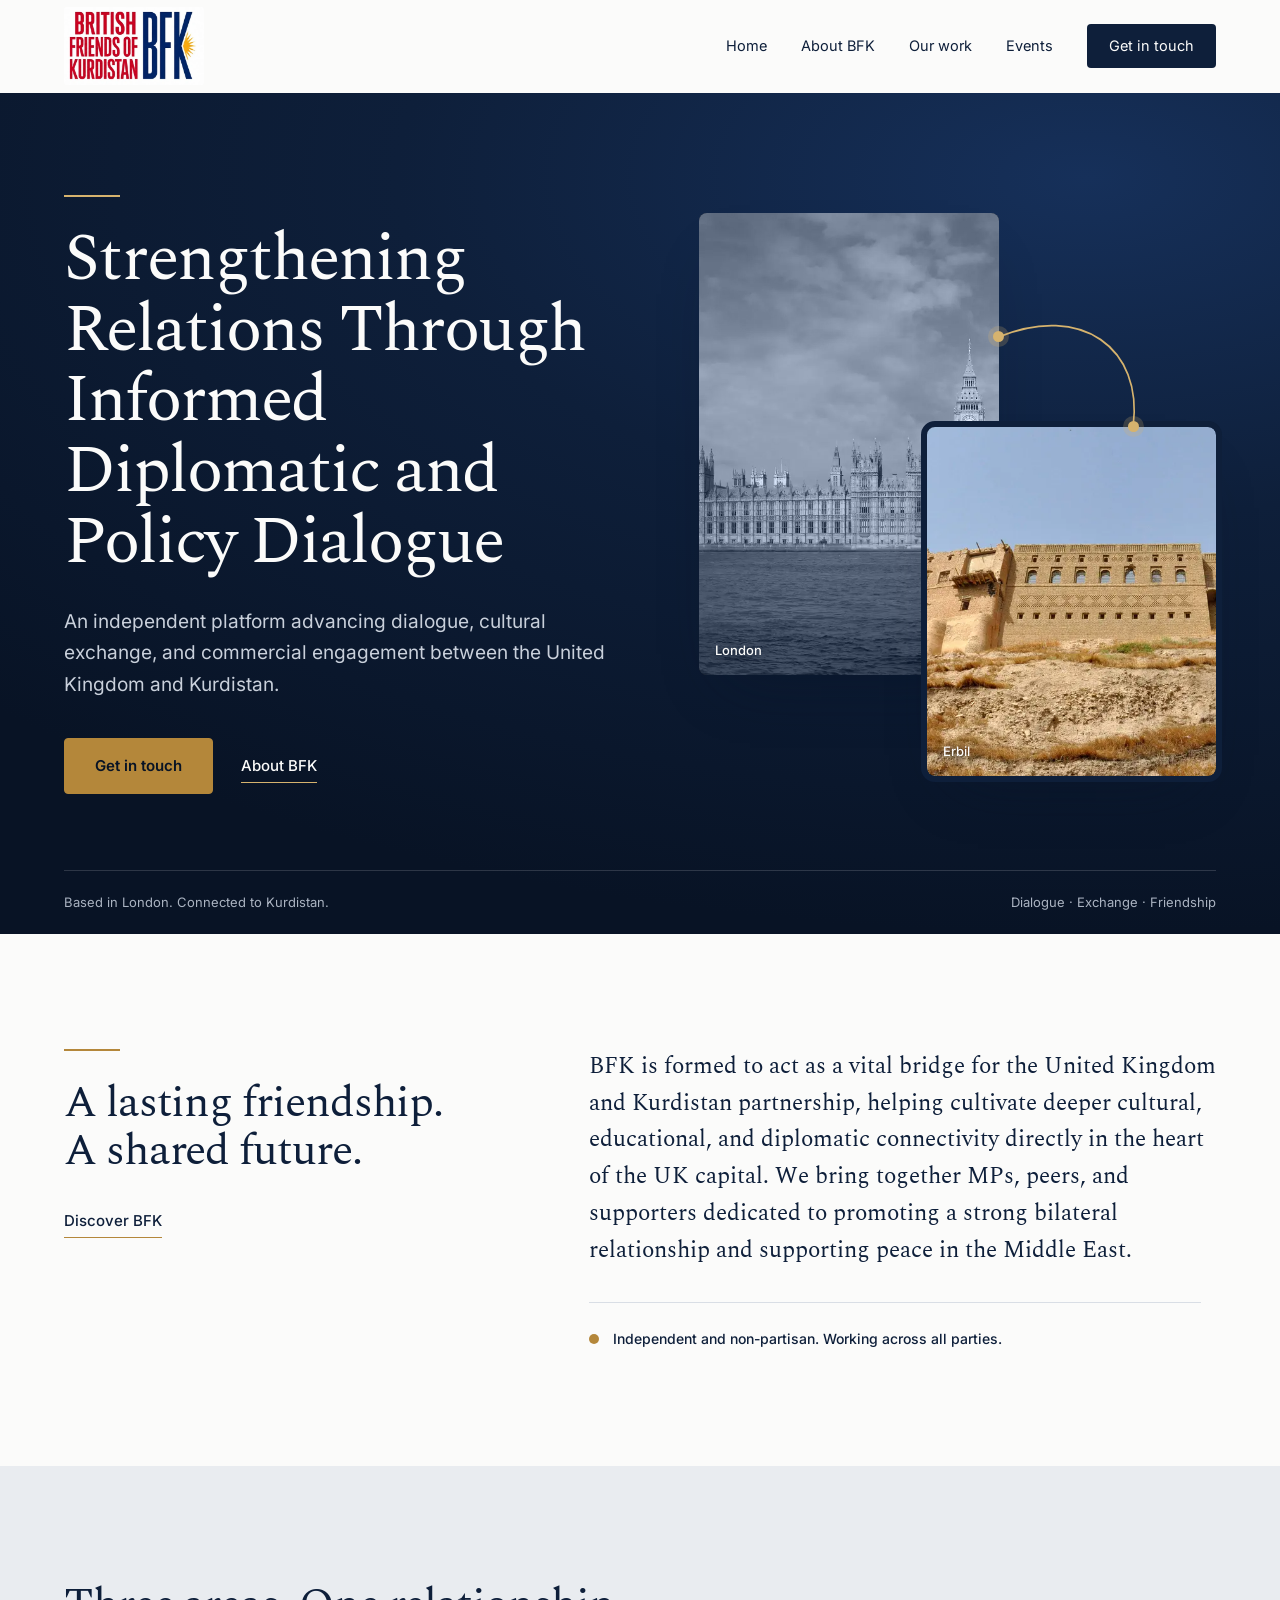
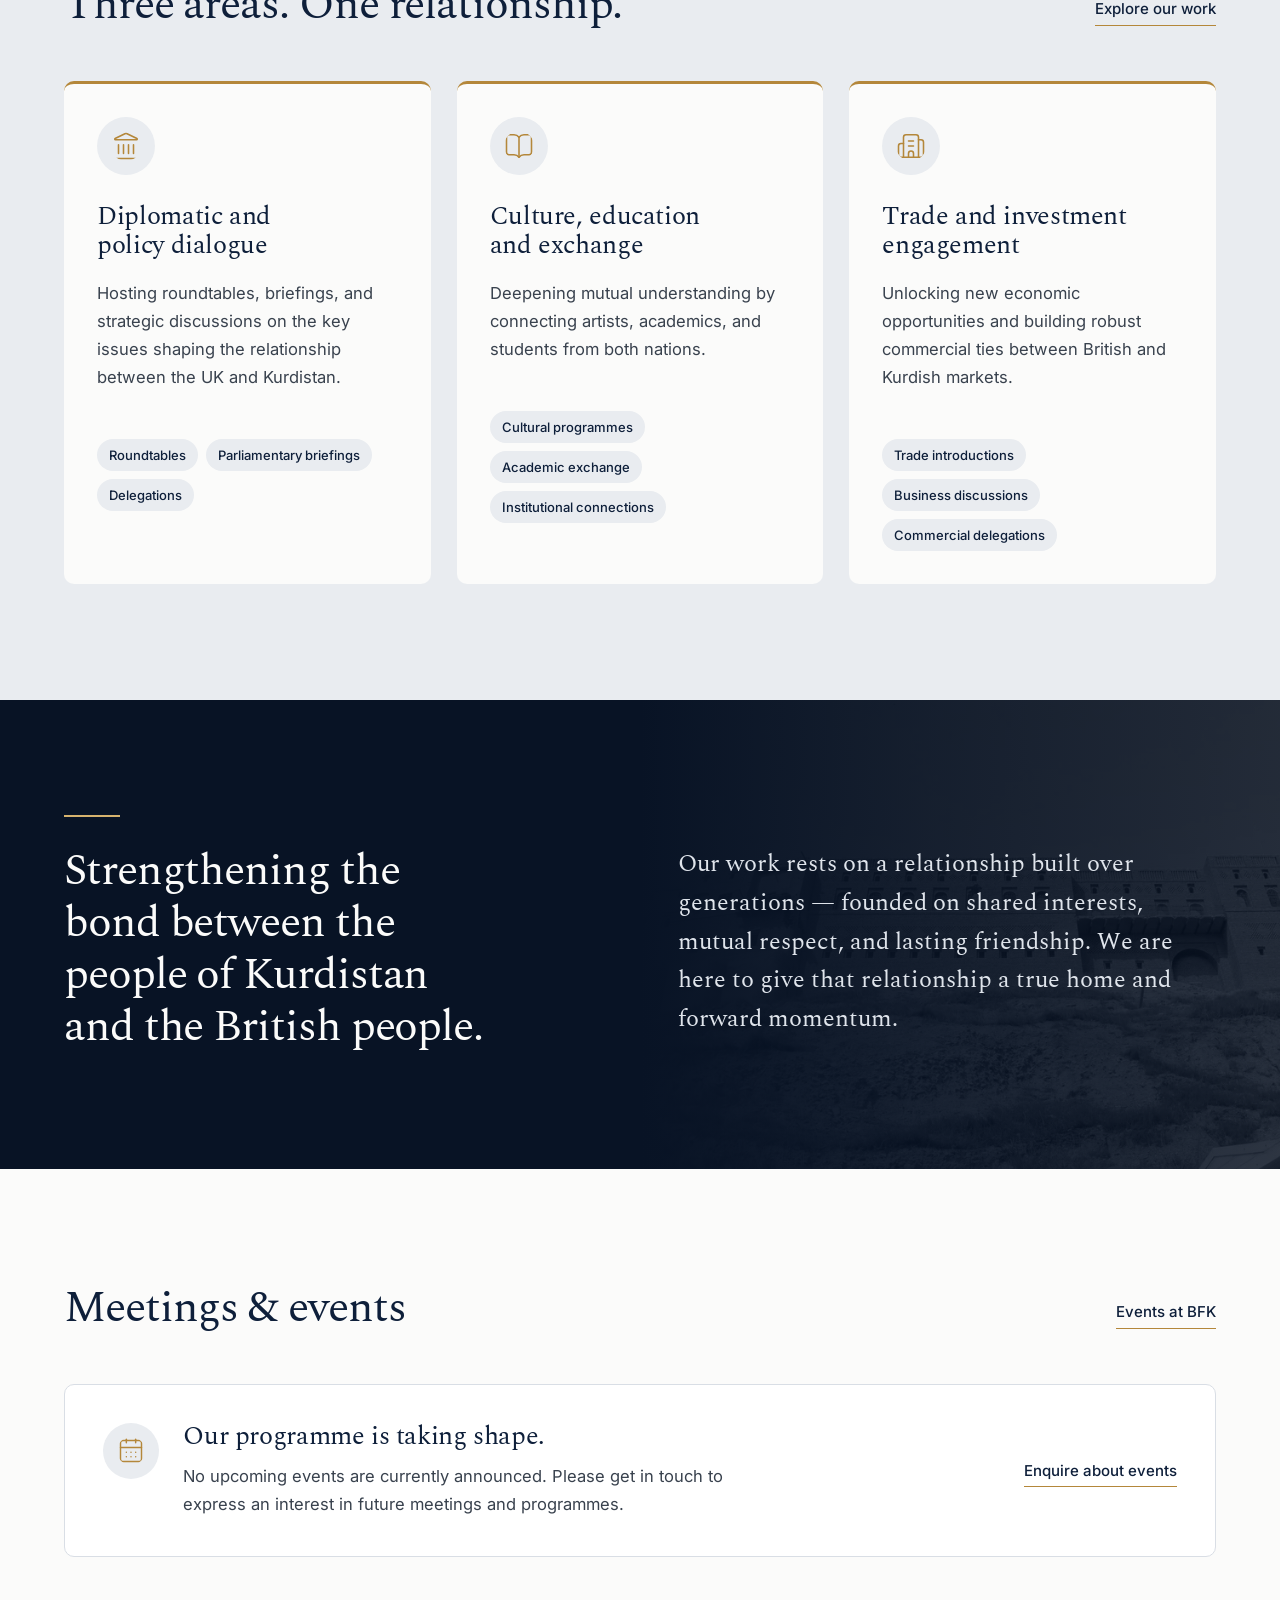
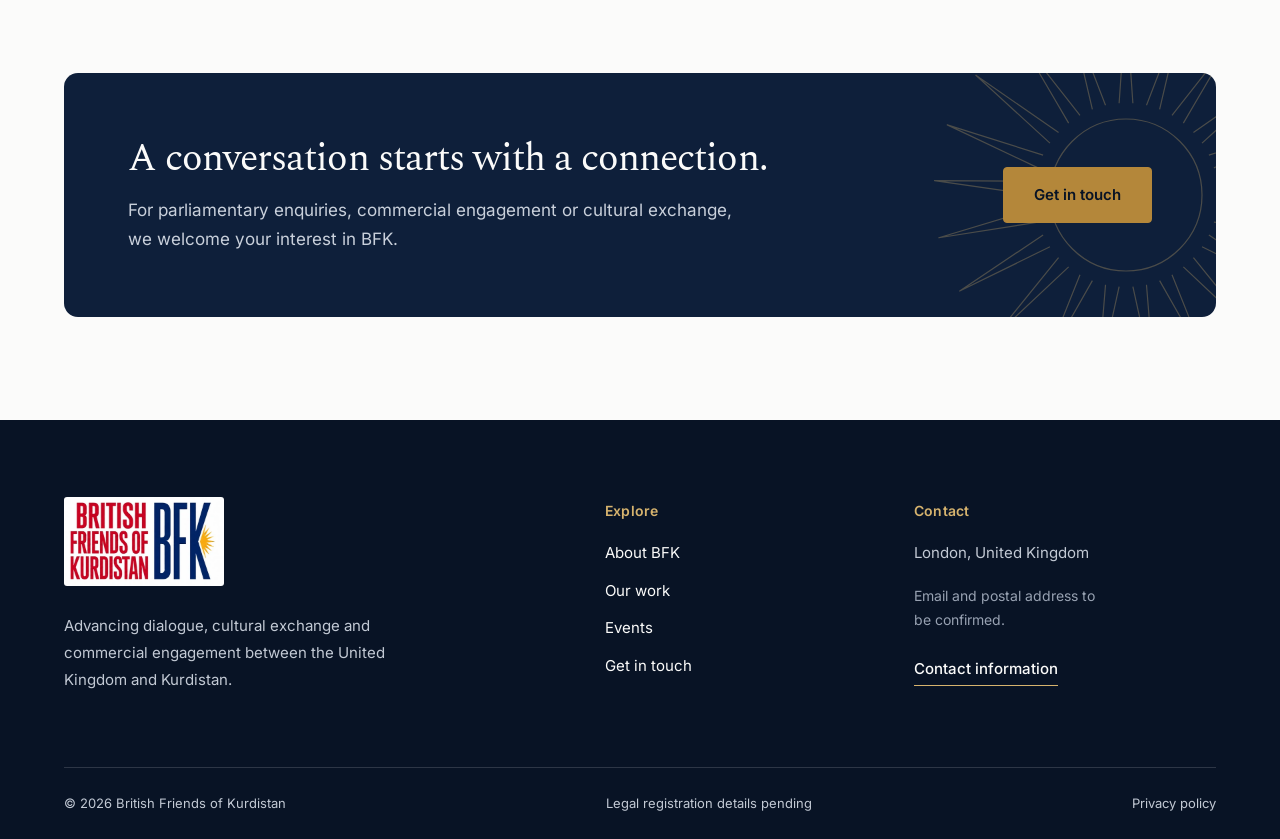
==== index.html @ c58c6128 "Add BFK website (static build and source) from uploaded zip Co-Authored-By: Claude Opus 5.5 <noreply" ====
<!DOCTYPE html><html lang="en-GB" dir="ltr"><head><meta charSet="utf-8"/><meta name="viewport" content="width=device-width, initial-scale=1"/><link rel="preload" href="/images/erbil.webp" as="image"/><link rel="stylesheet" href="/_next/static/css/index.BovUwK5E.css" data-rsc-css-href="/_next/static/css/index.BovUwK5E.css" data-precedence="vite-rsc/importer-resources"/><link rel="modulepreload" fetchPriority="low" href="/_next/static/chunks/index-DUQjEzOK.js"/><script src="/_next/static/chunks/rolldown-runtime-C60lm6uB.js" type="module" async=""></script><script src="/_next/static/chunks/framework-D_rUT4EX.js" type="module" async=""></script><script src="/_next/static/chunks/navigation-errors-By4dF-Cc.js" type="module" async=""></script><link rel="modulepreload" href="/_next/static/chunks/layout-segment-context-BzdXfLcy.js" crossorigin=""/><link rel="modulepreload" href="/_next/static/chunks/header-BxXhj7gf.js" crossorigin=""/><link rel="modulepreload" href="/_next/static/chunks/link-M0kPRJht.js" crossorigin=""/><link rel="modulepreload" href="/_next/static/chunks/Icon-COpRllaJ.js" crossorigin=""/><title>British Friends of Kurdistan | Dialogue, exchange and engagement</title><meta name="description" content="An independent London-based organisation advancing dialogue, cultural exchange and commercial engagement between the United Kingdom and Kurdistan."/><meta name="robots" content="index, follow"/><meta property="og:title" content="British Friends of Kurdistan"/><meta property="og:description" content="An independent platform for dialogue, cultural exchange and commercial engagement between the United Kingdom and Kurdistan."/><meta property="og:site_name" content="British Friends of Kurdistan"/><meta property="og:type" content="website"/><meta property="og:locale" content="en_GB"/><meta property="og:image" content="https://new.kurdsforlabour.org.uk/images/og-image.jpg"/><meta property="og:image:width" content="1200"/><meta property="og:image:height" content="630"/><meta property="og:image:alt" content="British Friends of Kurdistan"/><meta name="twitter:card" content="summary_large_image"/><meta name="twitter:title" content="British Friends of Kurdistan"/><meta name="twitter:description" content="Dialogue, cultural exchange and commercial engagement between the United Kingdom and Kurdistan."/><meta name="twitter:image" content="https://new.kurdsforlabour.org.uk/images/og-image.jpg"/><link rel="icon" href="/favicon.ico" sizes="48x48"/><link rel="icon" href="/favicon-32.png" type="image/png" sizes="32x32"/><link rel="icon" href="/icon-192.png" type="image/png" sizes="192x192"/><link rel="apple-touch-icon" href="/apple-touch-icon.png"/><link rel="manifest" href="/manifest.webmanifest"/><link rel="canonical" href="https://new.kurdsforlabour.org.uk"/><meta name="theme-color" content="#0E1F3A"/><link rel="preload" href="/fonts/inter-latin.woff2" as="font" type="font/woff2" crossorigin="anonymous"/><link rel="preload" href="/fonts/spectral-regular.woff2" as="font" type="font/woff2" crossorigin="anonymous"/><script>Object.assign(((self[Symbol.for("vinext.navigationRuntime")]??={bootstrap:{routeManifest:null},functions:{}}).bootstrap.rsc??={rsc:[]}),{params:{},nav:{"pathname":"/","searchParams":[]}})</script><link rel="modulepreload" href="/_next/static/chunks/index-DUQjEzOK.js" />
</head><body><a class="skip-link" href="#main-content">Skip to content</a><header class="site-header"><div class="container header-inner"><a href="/" aria-label="British Friends of Kurdistan home" class="brand"><span class="official-logo"><img src="/images/bfk-logo.webp" width="480" height="269" alt="British Friends of Kurdistan — BFK"/></span></a><nav class="desktop-nav" aria-label="Main navigation"><a href="/" aria-current="page" class="">Home</a><a href="/about" class="">About BFK</a><a href="/our-work" class="">Our work</a><a href="/events" class="">Events</a><a href="/contact" class="nav-contact">Get in touch</a></nav><div class="mobile-menu"><button class="menu-button" aria-label="Open navigation" type="button" aria-haspopup="dialog" aria-expanded="false" data-state="closed" data-slot="sheet-trigger"><svg xmlns="http://www.w3.org/2000/svg" width="24" height="24" viewBox="0 0 24 24" fill="none" stroke="currentColor" stroke-width="2" stroke-linecap="round" stroke-linejoin="round" class="lucide lucide-menu" aria-hidden="true"><path d="M4 5h16"></path><path d="M4 12h16"></path><path d="M4 19h16"></path></svg><span>Menu</span></button></div></div></header><main id="main-content"><section class="hero" aria-labelledby="hero-title"><div class="container hero-grid"><div class="hero-copy"><span class="brass-rule" aria-hidden="true"></span><h1 id="hero-title">Strengthening Relations Through Informed Diplomatic and Policy Dialogue</h1><p>An independent platform advancing dialogue, cultural exchange, and commercial engagement between the United Kingdom and Kurdistan.</p><div class="actions"><a href="/contact" class="button">Get in touch</a><a href="/about" class="text-link light">About BFK</a></div></div><div class="hero-diptych" aria-hidden="true"><figure class="hero-photo london"><img src="/images/westminster.webp" width="2000" height="902" alt="" fetchPriority="high"/><span class="hero-place">London</span></figure><figure class="hero-photo kurdistan"><img src="/images/erbil.webp" width="1400" height="551" alt=""/><span class="hero-place">Erbil</span></figure><svg class="hero-bridge" viewBox="0 0 100 100" preserveAspectRatio="none"><path d="M58 22 C 74 16, 86 24, 84 38" pathLength="1"></path></svg><span class="bridge-dot from"></span><span class="bridge-dot to"></span></div></div><div class="container hero-caption"><span>Based in London. Connected to Kurdistan.</span><span>Dialogue · Exchange · Friendship</span></div></section><section class="section introduction container" aria-labelledby="intro-title"><div><span class="brass-rule" aria-hidden="true"></span><h2 id="intro-title">A lasting friendship.<br/>A shared future.</h2><a href="/about" class="text-link">Discover BFK</a></div><div><p class="intro-text">BFK is formed to act as a vital bridge for the United Kingdom and Kurdistan partnership, helping cultivate deeper cultural, educational, and diplomatic connectivity directly in the heart of the UK capital. We bring together MPs, peers, and supporters dedicated to promoting a strong bilateral relationship and supporting peace in the Middle East.</p><p class="independent-note">Independent and non-partisan. Working across all parties.</p></div></section><section class="section focus-section" aria-labelledby="work-title"><div class="container"><div class="section-heading"><h2 id="work-title">Three areas. One relationship.</h2><a href="/our-work" class="text-link">Explore our work</a></div><div class="focus-trio"><article class="focus-item"><svg xmlns="http://www.w3.org/2000/svg" width="24" height="24" viewBox="0 0 24 24" fill="none" stroke="currentColor" stroke-width="1.25" stroke-linecap="round" stroke-linejoin="round" class="lucide lucide-landmark focus-mark" aria-hidden="true"><path d="M10 18v-7"></path><path d="M11.119 2.205a2 2 0 0 1 1.762 0l7.84 3.846A.5.5 0 0 1 20.5 7h-17a.5.5 0 0 1-.22-.949z"></path><path d="M14 18v-7"></path><path d="M18 18v-7"></path><path d="M3 22h18"></path><path d="M6 18v-7"></path></svg><h3><a href="/our-work#dialogue">Diplomatic and policy dialogue</a></h3><p>Hosting roundtables, briefings, and strategic discussions on the key issues shaping the relationship between the UK and Kurdistan.</p><ul class="focus-tags" aria-label="Types of activity"><li>Roundtables</li><li>Parliamentary briefings</li><li>Delegations</li></ul></article><article class="focus-item"><svg xmlns="http://www.w3.org/2000/svg" width="24" height="24" viewBox="0 0 24 24" fill="none" stroke="currentColor" stroke-width="1.25" stroke-linecap="round" stroke-linejoin="round" class="lucide lucide-book-open focus-mark" aria-hidden="true"><path d="M12 5v16"></path><path d="M20.001 19A2 2 0 0022 17V5a2 2 0 00-1.999-2L16 3.002A5 5 0 0012 5a5 5 0 00-4-2H4a2 2 0 00-2 2v12a2 2 0 001.999 2H8a5 5 0 014 2 5 5 0 014-2z"></path></svg><h3><a href="/our-work#exchange">Culture, education and exchange</a></h3><p>Deepening mutual understanding by connecting artists, academics, and students from both nations.</p><ul class="focus-tags" aria-label="Types of activity"><li>Cultural programmes</li><li>Academic exchange</li><li>Institutional connections</li></ul></article><article class="focus-item"><svg xmlns="http://www.w3.org/2000/svg" width="24" height="24" viewBox="0 0 24 24" fill="none" stroke="currentColor" stroke-width="1.25" stroke-linecap="round" stroke-linejoin="round" class="lucide lucide-building2 lucide-building-2 focus-mark" aria-hidden="true"><path d="M10 12h4"></path><path d="M10 8h4"></path><path d="M14 21v-3a2 2 0 0 0-4 0v3"></path><path d="M6 10H4a2 2 0 0 0-2 2v7a2 2 0 0 0 2 2h16a2 2 0 0 0 2-2V9a2 2 0 0 0-2-2h-2"></path><path d="M6 21V5a2 2 0 0 1 2-2h8a2 2 0 0 1 2 2v16"></path></svg><h3><a href="/our-work#trade">Trade and investment engagement</a></h3><p>Unlocking new economic opportunities and building robust commercial ties between British and Kurdish markets.</p><ul class="focus-tags" aria-label="Types of activity"><li>Trade introductions</li><li>Business discussions</li><li>Commercial delegations</li></ul></article></div></div></section><section class="vision" aria-labelledby="vision-title"><figure class="vision-photo" aria-hidden="true"><img src="/images/erbil.webp" width="1400" height="551" alt="" loading="lazy"/></figure><div class="container vision-inner"><span class="brass-rule" aria-hidden="true"></span><h2 id="vision-title">Strengthening the bond between the people of Kurdistan and the British people.</h2><p>Our work rests on a relationship built over generations — founded on shared interests, mutual respect, and lasting friendship. We are here to give that relationship a true home and forward momentum.</p></div></section><section class="section container" aria-labelledby="events-title"><div class="section-heading"><h2 id="events-title">Meetings &amp; events</h2><a href="/events" class="text-link">Events at BFK</a></div><div><div class="bfk-empty"><div class="bfk-empty-main"><svg xmlns="http://www.w3.org/2000/svg" width="24" height="24" viewBox="0 0 24 24" fill="none" stroke="currentColor" stroke-width="1.25" stroke-linecap="round" stroke-linejoin="round" class="lucide lucide-calendar-days bfk-empty-icon" aria-hidden="true"><path d="M8 2v3"></path><path d="M16 2v3"></path><rect x="3" y="3" width="18" height="18" rx="2"></rect><path d="M3 9h18"></path><path d="M8 13h.01"></path><path d="M12 13h.01"></path><path d="M16 13h.01"></path><path d="M8 17h.01"></path><path d="M12 17h.01"></path><path d="M16 17h.01"></path></svg><div><h3>Our programme is taking shape.</h3><p>No upcoming events are currently announced. Please get in touch to express an interest in future meetings and programmes.</p></div></div><a href="/contact" class="text-link">Enquire about events</a></div></div></section><section class="contact-invitation"><div class="container invitation-inner"><svg class="sun-motif" viewBox="0 0 200 200" aria-hidden="true" focusable="false"><circle cx="100" cy="100" r="38"></circle><path d="M96.56 54.13 L100.00 4.00 L103.44 54.13 M110.24 55.15 L128.30 8.27 L116.81 57.18 M123.00 60.16 L154.08 20.68 L128.68 64.04 M133.72 68.71 L175.06 40.14 L138.01 74.09 M141.44 80.04 L189.36 64.93 L143.96 86.44 M145.49 93.14 L195.73 92.83 L146.00 100.00 M145.49 106.86 L193.59 121.36 L143.96 113.56 M141.44 119.96 L183.14 148.00 L138.01 125.91 M133.72 131.29 L165.30 170.37 L128.68 135.96 M123.00 139.84 L141.65 186.49 L116.81 142.82 M110.24 144.85 L114.31 194.93 L103.44 145.87 M96.56 145.87 L85.69 194.93 L89.76 144.85 M83.19 142.82 L58.35 186.49 L77.00 139.84 M71.32 135.96 L34.70 170.37 L66.28 131.29 M61.99 125.91 L16.86 148.00 L58.56 119.96 M56.04 113.56 L6.41 121.36 L54.51 106.86 M54.00 100.00 L4.27 92.83 L54.51 93.14 M56.04 86.44 L10.64 64.93 L58.56 80.04 M61.99 74.09 L24.94 40.14 L66.28 68.71 M71.32 64.04 L45.92 20.68 L77.00 60.16 M83.19 57.18 L71.70 8.27 L89.76 55.15"></path></svg><div><h2>A conversation starts with a connection.</h2><p>For parliamentary enquiries, commercial engagement or cultural exchange, we welcome your interest in BFK.</p></div><a href="/contact" class="button dark">Get in touch</a></div></section></main><footer class="site-footer"><div class="container"><div class="footer-grid"><div class="footer-about"><a href="/" aria-label="British Friends of Kurdistan home"><span class="official-logo"><img src="/images/bfk-logo.webp" width="480" height="269" alt="British Friends of Kurdistan — BFK"/></span></a><p>Advancing dialogue, cultural exchange and commercial engagement between the United Kingdom and Kurdistan.</p></div><div><h2>Explore</h2><nav aria-label="Footer navigation"><a href="/about">About BFK</a><a href="/our-work">Our work</a><a href="/events">Events</a><a href="/contact">Get in touch</a></nav></div><div><h2>Contact</h2><p>London, United Kingdom</p><p class="footer-pending">Email and postal address to be confirmed.</p><a href="/contact" class="text-link light">Contact information</a></div></div><div class="footer-bottom"><p>© <!-- -->2026<!-- --> British Friends of Kurdistan</p><p>Legal registration details pending</p><a href="/privacy">Privacy policy</a></div></div></footer><script type="application/ld+json">{"@context":"https://schema.org","@type":"Organization","name":"British Friends of Kurdistan","alternateName":"BFK","url":"https://new.kurdsforlabour.org.uk","logo":"https://new.kurdsforlabour.org.uk/images/bfk-official-logo.jpeg","description":"An independent London-based organisation advancing dialogue, cultural exchange and commercial engagement between the United Kingdom and Kurdistan.","address":{"@type":"PostalAddress","addressLocality":"London","addressCountry":"GB"}}</script><script type="module" src="/_next/static/chunks/index-DUQjEzOK.js" id="_R_" async=""></script><script>((self[Symbol.for("vinext.navigationRuntime")]??={bootstrap:{routeManifest:null},functions:{}}).bootstrap.rsc??={rsc:[]}).rsc.push("0:{\"page:/\":\"$L1\",\"layout:/\":\"$L2\",\"route:/\":\"$L3\",\"__route\":\"route:/\",\"__interceptionContext\":null,\"__layoutIds\":[\"layout:/\"],\"__rootLayout\":\"/\",\"__bfcacheSegmentIdentities\":{\"layout:/\":\"[\\\"layout\\\",\\\"layout:/\\\",\\\"root-boundary:/\\\",\\\"\\\"]\",\"page:/\":\"[\\\"page\\\",\\\"page:/\\\",\\\"root-boundary:/\\\",\\\"\\\"]\"},\"__srcPage\":[\"page\"],\"__layoutFlags\":{\"layout:/\":\"s\"},\"__artifactCompatibility\":{\"schemaVersion\":1,\"graphVersion\":\"app-route-graph:1177fd80f83fa7b0\",\"deploymentVersion\":\"1b313526-be89-47be-b39d-d1732a5f1c98\",\"appElementsSchemaVersion\":1,\"rscPayloadSchemaVersion\":1,\"rootBoundaryId\":\"/\",\"renderEpoch\":null}}\n")</script><script>((self[Symbol.for("vinext.navigationRuntime")]??={bootstrap:{routeManifest:null},functions:{}}).bootstrap.rsc??={rsc:[]}).rsc.push("4:I[\"11021ebf0d7c\",[],\"default\",1]\n")</script><script>((self[Symbol.for("vinext.navigationRuntime")]??={bootstrap:{routeManifest:null},functions:{}}).bootstrap.rsc??={rsc:[]}).rsc.push("5:I[\"74f944bd09a9\",[],\"Children\",1]\n")</script><script>((self[Symbol.for("vinext.navigationRuntime")]??={bootstrap:{routeManifest:null},functions:{}}).bootstrap.rsc??={rsc:[]}).rsc.push("6:I[\"11021ebf0d7c\",[],\"Wordmark\",1]\n")</script><script>((self[Symbol.for("vinext.navigationRuntime")]??={bootstrap:{routeManifest:null},functions:{}}).bootstrap.rsc??={rsc:[]}).rsc.push("7:I[\"52529b92208a\",[],\"GlobalErrorBoundary\",1]\n")</script><script>((self[Symbol.for("vinext.navigationRuntime")]??={bootstrap:{routeManifest:null},functions:{}}).bootstrap.rsc??={rsc:[]}).rsc.push("8:I[\"18ecf746a395\",[],\"default\",1]\n")</script><script>((self[Symbol.for("vinext.navigationRuntime")]??={bootstrap:{routeManifest:null},functions:{}}).bootstrap.rsc??={rsc:[]}).rsc.push("9:I[\"52529b92208a\",[],\"ErrorBoundary\",1]\n")</script><script>((self[Symbol.for("vinext.navigationRuntime")]??={bootstrap:{routeManifest:null},functions:{}}).bootstrap.rsc??={rsc:[]}).rsc.push("a:I[\"1b73e8b5fbe4\",[],\"LayoutSegmentProvider\",1]\n")</script><script>((self[Symbol.for("vinext.navigationRuntime")]??={bootstrap:{routeManifest:null},functions:{}}).bootstrap.rsc??={rsc:[]}).rsc.push("b:I[\"74f944bd09a9\",[],\"Slot\",1]\n")</script><script>((self[Symbol.for("vinext.navigationRuntime")]??={bootstrap:{routeManifest:null},functions:{}}).bootstrap.rsc??={rsc:[]}).rsc.push("c:I[\"52529b92208a\",[],\"NotFoundBoundary\",1]\n")</script><script>((self[Symbol.for("vinext.navigationRuntime")]??={bootstrap:{routeManifest:null},functions:{}}).bootstrap.rsc??={rsc:[]}).rsc.push("d:I[\"78579b1089e4\",[],\"AppRouterScrollTarget\",1]\n")</script><script>((self[Symbol.for("vinext.navigationRuntime")]??={bootstrap:{routeManifest:null},functions:{}}).bootstrap.rsc??={rsc:[]}).rsc.push("e:I[\"52529b92208a\",[],\"RedirectBoundary\",1]\n")</script><script>((self[Symbol.for("vinext.navigationRuntime")]??={bootstrap:{routeManifest:null},functions:{}}).bootstrap.rsc??={rsc:[]}).rsc.push(":HL[\"/_next/static/css/index.BovUwK5E.css\",\"style\"     ]\n")</script><script>((self[Symbol.for("vinext.navigationRuntime")]??={bootstrap:{routeManifest:null},functions:{}}).bootstrap.rsc??={rsc:[]}).rsc.push(":HL[\"/fonts/inter-latin.woff2\",\"font\",{\"crossOrigin\":\"anonymous\",\"type\":\"font/woff2\"}]\n")</script><script>((self[Symbol.for("vinext.navigationRuntime")]??={bootstrap:{routeManifest:null},functions:{}}).bootstrap.rsc??={rsc:[]}).rsc.push(":HL[\"/fonts/spectral-regular.woff2\",\"font\",{\"crossOrigin\":\"anonymous\",\"type\":\"font/woff2\"}]\n")</script><script>((self[Symbol.for("vinext.navigationRuntime")]??={bootstrap:{routeManifest:null},functions:{}}).bootstrap.rsc??={rsc:[]}).rsc.push("2:[[[\"$\",\"link\",\"css:/_next/static/css/index.BovUwK5E.css\",{\"rel\":\"stylesheet\",\"precedence\":\"vite-rsc/importer-resources\",\"href\":\"/_next/static/css/index.BovUwK5E.css\",\"data-rsc-css-href\":\"/_next/static/css/index.BovUwK5E.css\"}],\"$undefined\"],[\"$\",\"html\",null,{\"lang\":\"en-GB\",\"dir\":\"ltr\",\"children\":[[\"$\",\"head\",null,{\"children\":[[\"$\",\"link\",null,{\"rel\":\"preload\",\"href\":\"/fonts/inter-latin.woff2\",\"as\":\"font\",\"type\":\"font/woff2\",\"crossOrigin\":\"anonymous\"}],[\"$\",\"link\",null,{\"rel\":\"preload\",\"href\":\"/fonts/spectral-regular.woff2\",\"as\":\"font\",\"type\":\"font/woff2\",\"crossOrigin\":\"anonymous\"}]]}],[\"$\",\"body\",null,{\"children\":[[\"$\",\"a\",null,{\"className\":\"skip-link\",\"href\":\"#main-content\",\"children\":\"Skip to content\"}],[\"$\",\"$L4\",null,{}],[\"$\",\"$L5\",null,{}],[\"$\",\"footer\",null,{\"className\":\"site-footer\",\"children\":[\"$\",\"div\",null,{\"className\":\"container\",\"children\":[[\"$\",\"div\",null,{\"className\":\"footer-grid\",\"children\":[[\"$\",\"div\",null,{\"className\":\"footer-about\",\"children\":[[\"$\",\"a\",null,{\"href\":\"/\",\"aria-label\":\"British Friends of Kurdistan home\",\"children\":[\"$\",\"$L6\",null,{}]}],[\"$\",\"p\",null,{\"children\":\"Advancing dialogue, cultural exchange and commercial engagement between the United Kingdom and Kurdistan.\"}]]}],[\"$\",\"div\",null,{\"children\":[[\"$\",\"h2\",null,{\"children\":\"Explore\"}],[\"$\",\"nav\",null,{\"aria-label\":\"Footer navigation\",\"children\":[[\"$\",\"a\",null,{\"href\":\"/about\",\"children\":\"About BFK\"}],[\"$\",\"a\",null,{\"href\":\"/our-work\",\"children\":\"Our work\"}],[\"$\",\"a\",null,{\"href\":\"/events\",\"children\":\"Events\"}],[\"$\",\"a\",null,{\"href\":\"/contact\",\"children\":\"Get in touch\"}]]}]]}],[\"$\",\"div\",null,{\"children\":[[\"$\",\"h2\",null,{\"children\":\"Contact\"}],[\"$\",\"p\",null,{\"children\":\"London, United Kingdom\"}],[\"$\",\"p\",null,{\"className\":\"footer-pending\",\"children\":\"Email and postal address to be confirmed.\"}],[\"$\",\"a\",null,{\"href\":\"/contact\",\"className\":\"text-link light\",\"children\":\"Contact information\"}]]}]]}],[\"$\",\"div\",null,{\"className\":\"footer-bottom\",\"children\":[[\"$\",\"p\",null,{\"children\":[\"© \",2026,\" British Friends of Kurdistan\"]}],[\"$\",\"p\",null,{\"children\":\"Legal registration details pending\"}],[\"$\",\"a\",null,{\"href\":\"/privacy\",\"children\":\"Privacy policy\"}]]}]]}]}],[\"$\",\"script\",null,{\"type\":\"application/ld+json\",\"dangerouslySetInnerHTML\":{\"__html\":\"{\\\"@context\\\":\\\"https://schema.org\\\",\\\"@type\\\":\\\"Organization\\\",\\\"name\\\":\\\"British Friends of Kurdistan\\\",\\\"alternateName\\\":\\\"BFK\\\",\\\"url\\\":\\\"https://new.kurdsforlabour.org.uk\\\",\\\"logo\\\":\\\"https://new.kurdsforlabour.org.uk/images/bfk-official-logo.jpeg\\\",\\\"description\\\":\\\"An independent London-based organisation advancing dialogue, cultural exchange and commercial engagement between the United Kingdom and Kurdistan.\\\",\\\"address\\\":{\\\"@type\\\":\\\"PostalAddress\\\",\\\"addressLocality\\\":\\\"London\\\",\\\"addressCountry\\\":\\\"GB\\\"}}\"}}]]}]]}]]\n")</script><script>((self[Symbol.for("vinext.navigationRuntime")]??={bootstrap:{routeManifest:null},functions:{}}).bootstrap.rsc??={rsc:[]}).rsc.push("3:[[[\"$\",\"meta\",null,{\"charSet\":\"utf-8\"}],[[\"$\",\"title\",\"0\",{\"children\":\"British Friends of Kurdistan | Dialogue, exchange and engagement\"}],[\"$\",\"meta\",\"1\",{\"name\":\"description\",\"content\":\"An independent London-based organisation advancing dialogue, cultural exchange and commercial engagement between the United Kingdom and Kurdistan.\"}],[\"$\",\"meta\",\"2\",{\"name\":\"robots\",\"content\":\"index, follow\"}],[\"$\",\"meta\",\"3\",{\"property\":\"og:title\",\"content\":\"British Friends of Kurdistan\"}],[\"$\",\"meta\",\"4\",{\"property\":\"og:description\",\"content\":\"An independent platform for dialogue, cultural exchange and commercial engagement between the United Kingdom and Kurdistan.\"}],[\"$\",\"meta\",\"5\",{\"property\":\"og:site_name\",\"content\":\"British Friends of Kurdistan\"}],[\"$\",\"meta\",\"6\",{\"property\":\"og:type\",\"content\":\"website\"}],[\"$\",\"meta\",\"7\",{\"property\":\"og:locale\",\"content\":\"en_GB\"}],[\"$\",\"meta\",\"8\",{\"property\":\"og:image\",\"content\":\"https://new.kurdsforlabour.org.uk/images/og-image.jpg\"}],[\"$\",\"meta\",\"9\",{\"property\":\"og:image:width\",\"content\":\"1200\"}],[\"$\",\"meta\",\"10\",{\"property\":\"og:image:height\",\"content\":\"630\"}],[\"$\",\"meta\",\"11\",{\"property\":\"og:image:alt\",\"content\":\"British Friends of Kurdistan\"}],[\"$\",\"meta\",\"12\",{\"name\":\"twitter:card\",\"content\":\"summary_large_image\"}],[\"$\",\"meta\",\"13\",{\"name\":\"twitter:title\",\"content\":\"British Friends of Kurdistan\"}],[\"$\",\"meta\",\"14\",{\"name\":\"twitter:description\",\"content\":\"Dialogue, cultural exchange and commercial engagement between the United Kingdom and Kurdistan.\"}],[\"$\",\"meta\",\"15\",{\"name\":\"twitter:image\",\"content\":\"https://new.kurdsforlabour.org.uk/images/og-image.jpg\"}],[\"$\",\"link\",\"16\",{\"data-vinext-streamed-icon\":\"$undefined\",\"rel\":\"icon\",\"href\":\"/favicon.ico\",\"type\":\"$undefined\",\"sizes\":\"48x48\",\"color\":\"$undefined\",\"media\":\"$undefined\",\"fetchPriority\":\"$undefined\"}],[\"$\",\"link\",\"17\",{\"data-vinext-streamed-icon\":\"$undefined\",\"rel\":\"icon\",\"href\":\"/favicon-32.png\",\"type\":\"image/png\",\"sizes\":\"32x32\",\"color\":\"$undefined\",\"media\":\"$undefined\",\"fetchPriority\":\"$undefined\"}],[\"$\",\"link\",\"18\",{\"data-vinext-streamed-icon\":\"$undefined\",\"rel\":\"icon\",\"href\":\"/icon-192.png\",\"type\":\"image/png\",\"sizes\":\"192x192\",\"color\":\"$undefined\",\"media\":\"$undefined\",\"fetchPriority\":\"$undefined\"}],[\"$\",\"link\",\"19\",{\"data-vinext-streamed-icon\":\"$undefined\",\"rel\":\"apple-touch-icon\",\"href\":\"/apple-touch-icon.png\",\"type\":\"$undefined\",\"sizes\":\"$undefined\",\"color\":\"$undefined\",\"media\":\"$undefined\",\"fetchPriority\":\"$undefined\"}],[\"$\",\"link\",\"20\",{\"rel\":\"manifest\",\"href\":\"/manifest.webmanifest\"}],[\"$\",\"link\",\"21\",{\"rel\":\"canonical\",\"href\":\"https://new.kurdsforlabour.org.uk\"}]],[[\"$\",\"meta\",\"0\",{\"name\":\"viewport\",\"content\":\"width=device-width, initial-scale=1\"}],[\"$\",\"meta\",\"1\",{\"name\":\"theme-color\",\"content\":\"#0E1F3A\"}]]],[\"$\",\"$L7\",null,{\"fallback\":\"$8\",\"children\":[\"$\",\"$L9\",null,{\"fallback\":\"$8\",\"children\":[\"$\",\"$La\",null,{\"providerId\":\"layout:/\",\"segmentMap\":{\"children\":[]},\"children\":[\"$\",\"$Lb\",null,{\"id\":\"layout:/\",\"parallelSlots\":\"$undefined\",\"children\":[\"$\",\"$Lc\",null,{\"resetKey\":\"\",\"fallback\":[\"$\",\"main\",null,{\"id\":\"main-content\",\"className\":\"container not-found\",\"children\":[[\"$\",\"span\",null,{\"className\":\"brass-rule\",\"aria-hidden\":\"true\"}],[\"$\",\"h1\",null,{\"children\":\"We couldn’t find that page.\"}],[\"$\",\"p\",null,{\"children\":\"The page may have moved or the address may be incomplete. You can return to the homepage or find the right contact at BFK.\"}],[\"$\",\"div\",null,{\"className\":\"actions\",\"children\":[[\"$\",\"a\",null,{\"href\":\"/\",\"className\":\"button dark\",\"children\":\"Back to home\"}],[\"$\",\"a\",null,{\"href\":\"/contact\",\"className\":\"text-link\",\"children\":\"Get in touch\"}]]}]]}],\"children\":[\"$\",\"$Lc\",null,{\"resetKey\":\"\",\"fallback\":[\"$\",\"main\",null,{\"id\":\"main-content\",\"className\":\"container not-found\",\"children\":[[\"$\",\"span\",null,{\"className\":\"brass-rule\",\"aria-hidden\":\"true\"}],[\"$\",\"h1\",null,{\"children\":\"We couldn’t find that page.\"}],[\"$\",\"p\",null,{\"children\":\"The page may have moved or the address may be incomplete. You can return to the homepage or find the right contact at BFK.\"}],[\"$\",\"div\",null,{\"className\":\"actions\",\"children\":[[\"$\",\"a\",null,{\"href\":\"/\",\"className\":\"button dark\",\"children\":\"Back to home\"}],[\"$\",\"a\",null,{\"href\":\"/contact\",\"className\":\"text-link\",\"children\":\"Get in touch\"}]]}]]}],\"children\":[\"$\",\"$Ld\",null,{\"children\":[\"$\",\"$Le\",null,{\"children\":[[\"$\",\"$La\",null,{\"providerId\":\"page:/\",\"segmentMap\":{\"children\":[\"__PAGE__\"]},\"children\":[\"$\",\"$Lb\",null,{\"id\":\"page:/\"}]}],null]}]}]}]}]}]}]}]}],null,null]\n")</script><script>((self[Symbol.for("vinext.navigationRuntime")]??={bootstrap:{routeManifest:null},functions:{}}).bootstrap.rsc??={rsc:[]}).rsc.push("f:I[\"066132fd2803\",[],\"default\",1]\n")</script><script>((self[Symbol.for("vinext.navigationRuntime")]??={bootstrap:{routeManifest:null},functions:{}}).bootstrap.rsc??={rsc:[]}).rsc.push(":HL[\"/images/westminster.webp\",\"image\",{\"fetchPriority\":\"high\"}]\n")</script><script>((self[Symbol.for("vinext.navigationRuntime")]??={bootstrap:{routeManifest:null},functions:{}}).bootstrap.rsc??={rsc:[]}).rsc.push(":HL[\"/images/erbil.webp\",\"image\"]\n")</script><script>((self[Symbol.for("vinext.navigationRuntime")]??={bootstrap:{routeManifest:null},functions:{}}).bootstrap.rsc??={rsc:[]}).rsc.push("1:[\"$\",\"main\",null,{\"id\":\"main-content\",\"children\":[[\"$\",\"section\",null,{\"className\":\"hero\",\"aria-labelledby\":\"hero-title\",\"children\":[[\"$\",\"div\",null,{\"className\":\"container hero-grid\",\"children\":[[\"$\",\"div\",null,{\"className\":\"hero-copy\",\"children\":[[\"$\",\"span\",null,{\"className\":\"brass-rule\",\"aria-hidden\":\"true\"}],[\"$\",\"h1\",null,{\"id\":\"hero-title\",\"children\":\"Strengthening Relations Through Informed Diplomatic and Policy Dialogue\"}],[\"$\",\"p\",null,{\"children\":\"An independent platform advancing dialogue, cultural exchange, and commercial engagement between the United Kingdom and Kurdistan.\"}],[\"$\",\"div\",null,{\"className\":\"actions\",\"children\":[[\"$\",\"a\",null,{\"href\":\"/contact\",\"className\":\"button\",\"children\":\"Get in touch\"}],[\"$\",\"a\",null,{\"href\":\"/about\",\"className\":\"text-link light\",\"children\":\"About BFK\"}]]}]]}],[\"$\",\"div\",null,{\"className\":\"hero-diptych\",\"aria-hidden\":\"true\",\"children\":[[\"$\",\"figure\",null,{\"className\":\"hero-photo london\",\"children\":[[\"$\",\"img\",null,{\"src\":\"/images/westminster.webp\",\"width\":\"2000\",\"height\":\"902\",\"alt\":\"\",\"fetchPriority\":\"high\"}],[\"$\",\"span\",null,{\"className\":\"hero-place\",\"children\":\"London\"}]]}],[\"$\",\"figure\",null,{\"className\":\"hero-photo kurdistan\",\"children\":[[\"$\",\"img\",null,{\"src\":\"/images/erbil.webp\",\"width\":\"1400\",\"height\":\"551\",\"alt\":\"\"}],[\"$\",\"span\",null,{\"className\":\"hero-place\",\"children\":\"Erbil\"}]]}],[\"$\",\"svg\",null,{\"className\":\"hero-bridge\",\"viewBox\":\"0 0 100 100\",\"preserveAspectRatio\":\"none\",\"children\":[\"$\",\"path\",null,{\"d\":\"M58 22 C 74 16, 86 24, 84 38\",\"pathLength\":1}]}],[\"$\",\"span\",null,{\"className\":\"bridge-dot from\"}],[\"$\",\"span\",null,{\"className\":\"bridge-dot to\"}]]}]]}],[\"$\",\"div\",null,{\"className\":\"container hero-caption\",\"children\":[[\"$\",\"span\",null,{\"children\":\"Based in London. Connected to Kurdistan.\"}],[\"$\",\"span\",null,{\"children\":\"Dialogue · Exchange · Friendship\"}]]}]]}],[\"$\",\"section\",null,{\"className\":\"section introduction container\",\"aria-labelledby\":\"intro-title\",\"children\":[[\"$\",\"div\",null,{\"children\":[[\"$\",\"span\",null,{\"className\":\"brass-rule\",\"aria-hidden\":\"true\"}],[\"$\",\"h2\",null,{\"id\":\"intro-title\",\"children\":[\"A lasting friendship.\",[\"$\",\"br\",null,{}],\"A shared future.\"]}],[\"$\",\"a\",null,{\"href\":\"/about\",\"className\":\"text-link\",\"children\":\"Discover BFK\"}]]}],[\"$\",\"div\",null,{\"children\":[[\"$\",\"p\",null,{\"className\":\"intro-text\",\"children\":\"BFK is formed to act as a vital bridge for the United Kingdom and Kurdistan partnership, helping cultivate deeper cultural, educational, and diplomatic connectivity directly in the heart of the UK capital. We bring together MPs, peers, and supporters dedicated to promoting a strong bilateral relationship and supporting peace in the Middle East.\"}],[\"$\",\"p\",null,{\"className\":\"independent-note\",\"children\":\"Independent and non-partisan. Working across all parties.\"}]]}]]}],[\"$\",\"section\",null,{\"className\":\"section focus-section\",\"aria-labelledby\":\"work-title\",\"children\":[\"$\",\"div\",null,{\"className\":\"container\",\"children\":[[\"$\",\"div\",null,{\"className\":\"section-heading\",\"children\":[[\"$\",\"h2\",null,{\"id\":\"work-title\",\"children\":\"Three areas. One relationship.\"}],[\"$\",\"a\",null,{\"href\":\"/our-work\",\"className\":\"text-link\",\"children\":\"Explore our work\"}]]}],[\"$\",\"div\",null,{\"className\":\"focus-trio\",\"children\":[[\"$\",\"article\",\"dialogue\",{\"className\":\"focus-item\",\"children\":[[\"$\",\"$Lf\",null,{\"ref\":\"$undefined\",\"iconNode\":[[\"path\",{\"d\":\"M10 18v-7\",\"key\":\"wt116b\"}],[\"path\",{\"d\":\"M11.119 2.205a2 2 0 0 1 1.762 0l7.84 3.846A.5.5 0 0 1 20.5 7h-17a.5.5 0 0 1-.22-.949z\",\"key\":\"yxxwt6\"}],[\"path\",{\"d\":\"M14 18v-7\",\"key\":\"vav6t3\"}],[\"path\",{\"d\":\"M18 18v-7\",\"key\":\"aexdmj\"}],[\"path\",{\"d\":\"M3 22h18\",\"key\":\"8prr45\"}],[\"path\",{\"d\":\"M6 18v-7\",\"key\":\"1ivflk\"}]],\"className\":\"lucide-landmark focus-mark\",\"aria-hidden\":\"true\",\"strokeWidth\":1.25}],[\"$\",\"h3\",null,{\"children\":[\"$\",\"a\",null,{\"href\":\"/our-work#dialogue\",\"children\":\"Diplomatic and policy dialogue\"}]}],[\"$\",\"p\",null,{\"children\":\"Hosting roundtables, briefings, and strategic discussions on the key issues shaping the relationship between the UK and Kurdistan.\"}],[\"$\",\"ul\",null,{\"className\":\"focus-tags\",\"aria-label\":\"Types of activity\",\"children\":[[\"$\",\"li\",\"Roundtables\",{\"children\":\"Roundtables\"}],[\"$\",\"li\",\"Parliamentary briefings\",{\"children\":\"Parliamentary briefings\"}],[\"$\",\"li\",\"Delegations\",{\"children\":\"Delegations\"}]]}]]}],[\"$\",\"article\",\"exchange\",{\"className\":\"focus-item\",\"children\":[[\"$\",\"$Lf\",null,{\"ref\":\"$undefined\",\"iconNode\":[[\"path\",{\"d\":\"M12 5v16\",\"key\":\"1f6ucr\"}],[\"path\",{\"d\":\"M20.001 19A2 2 0 0022 17V5a2 2 0 00-1.999-2L16 3.002A5 5 0 0012 5a5 5 0 00-4-2H4a2 2 0 00-2 2v12a2 2 0 001.999 2H8a5 5 0 014 2 5 5 0 014-2z\",\"key\":\"1fyvmf\"}]],\"className\":\"lucide-book-open focus-mark\",\"aria-hidden\":\"true\",\"strokeWidth\":1.25}],\"$L10\",\"$L11\",\"$L12\"]}],\"$L13\"]}]]}]}],\"$L14\",\"$L15\",\"$L16\"]}]\n")</script><script>((self[Symbol.for("vinext.navigationRuntime")]??={bootstrap:{routeManifest:null},functions:{}}).bootstrap.rsc??={rsc:[]}).rsc.push("10:[\"$\",\"h3\",null,{\"children\":[\"$\",\"a\",null,{\"href\":\"/our-work#exchange\",\"children\":\"Culture, education and exchange\"}]}]\n")</script><script>((self[Symbol.for("vinext.navigationRuntime")]??={bootstrap:{routeManifest:null},functions:{}}).bootstrap.rsc??={rsc:[]}).rsc.push("11:[\"$\",\"p\",null,{\"children\":\"Deepening mutual understanding by connecting artists, academics, and students from both nations.\"}]\n")</script><script>((self[Symbol.for("vinext.navigationRuntime")]??={bootstrap:{routeManifest:null},functions:{}}).bootstrap.rsc??={rsc:[]}).rsc.push("12:[\"$\",\"ul\",null,{\"className\":\"focus-tags\",\"aria-label\":\"Types of activity\",\"children\":[[\"$\",\"li\",\"Cultural programmes\",{\"children\":\"Cultural programmes\"}],[\"$\",\"li\",\"Academic exchange\",{\"children\":\"Academic exchange\"}],[\"$\",\"li\",\"Institutional connections\",{\"children\":\"Institutional connections\"}]]}]\n")</script><script>((self[Symbol.for("vinext.navigationRuntime")]??={bootstrap:{routeManifest:null},functions:{}}).bootstrap.rsc??={rsc:[]}).rsc.push("13:[\"$\",\"article\",\"trade\",{\"className\":\"focus-item\",\"children\":[[\"$\",\"$Lf\",null,{\"ref\":\"$undefined\",\"iconNode\":[[\"path\",{\"d\":\"M10 12h4\",\"key\":\"a56b0p\"}],[\"path\",{\"d\":\"M10 8h4\",\"key\":\"1sr2af\"}],[\"path\",{\"d\":\"M14 21v-3a2 2 0 0 0-4 0v3\",\"key\":\"1rgiei\"}],[\"path\",{\"d\":\"M6 10H4a2 2 0 0 0-2 2v7a2 2 0 0 0 2 2h16a2 2 0 0 0 2-2V9a2 2 0 0 0-2-2h-2\",\"key\":\"secmi2\"}],[\"path\",{\"d\":\"M6 21V5a2 2 0 0 1 2-2h8a2 2 0 0 1 2 2v16\",\"key\":\"16ra0t\"}]],\"className\":\"lucide-building2 lucide-building-2 focus-mark\",\"aria-hidden\":\"true\",\"strokeWidth\":1.25}],[\"$\",\"h3\",null,{\"children\":[\"$\",\"a\",null,{\"href\":\"/our-work#trade\",\"children\":\"Trade and investment engagement\"}]}],[\"$\",\"p\",null,{\"children\":\"Unlocking new economic opportunities and building robust commercial ties between British and Kurdish markets.\"}],[\"$\",\"ul\",null,{\"className\":\"focus-tags\",\"aria-label\":\"Types of activity\",\"children\":[[\"$\",\"li\",\"Trade introductions\",{\"children\":\"Trade introductions\"}],[\"$\",\"li\",\"Business discussions\",{\"children\":\"Business discussions\"}],[\"$\",\"li\",\"Commercial delegations\",{\"children\":\"Commercial delegations\"}]]}]]}]\n")</script><script>((self[Symbol.for("vinext.navigationRuntime")]??={bootstrap:{routeManifest:null},functions:{}}).bootstrap.rsc??={rsc:[]}).rsc.push("14:[\"$\",\"section\",null,{\"className\":\"vision\",\"aria-labelledby\":\"vision-title\",\"children\":[[\"$\",\"figure\",null,{\"className\":\"vision-photo\",\"aria-hidden\":\"true\",\"children\":[\"$\",\"img\",null,{\"src\":\"/images/erbil.webp\",\"width\":\"1400\",\"height\":\"551\",\"alt\":\"\",\"loading\":\"lazy\"}]}],[\"$\",\"div\",null,{\"className\":\"container vision-inner\",\"children\":[[\"$\",\"span\",null,{\"className\":\"brass-rule\",\"aria-hidden\":\"true\"}],[\"$\",\"h2\",null,{\"id\":\"vision-title\",\"children\":\"Strengthening the bond between the people of Kurdistan and the British people.\"}],[\"$\",\"p\",null,{\"children\":\"Our work rests on a relationship built over generations — founded on shared interests, mutual respect, and lasting friendship. We are here to give that relationship a true home and forward momentum.\"}]]}]]}]\n")</script><script>((self[Symbol.for("vinext.navigationRuntime")]??={bootstrap:{routeManifest:null},functions:{}}).bootstrap.rsc??={rsc:[]}).rsc.push("15:[\"$\",\"section\",null,{\"className\":\"section container\",\"aria-labelledby\":\"events-title\",\"children\":[[\"$\",\"div\",null,{\"className\":\"section-heading\",\"children\":[[\"$\",\"h2\",null,{\"id\":\"events-title\",\"children\":\"Meetings \u0026 events\"}],[\"$\",\"a\",null,{\"href\":\"/events\",\"className\":\"text-link\",\"children\":\"Events at BFK\"}]]}],[[\"$\",\"div\",null,{\"children\":[\"$\",\"div\",null,{\"className\":\"bfk-empty\",\"children\":[[\"$\",\"div\",null,{\"className\":\"bfk-empty-main\",\"children\":[[\"$\",\"$Lf\",null,{\"ref\":\"$undefined\",\"iconNode\":[[\"path\",{\"d\":\"M8 2v3\",\"key\":\"1ioesn\"}],[\"path\",{\"d\":\"M16 2v3\",\"key\":\"otl347\"}],[\"rect\",{\"x\":\"3\",\"y\":\"3\",\"width\":\"18\",\"height\":\"18\",\"rx\":\"2\",\"key\":\"h1oib\"}],[\"path\",{\"d\":\"M3 9h18\",\"key\":\"1pudct\"}],[\"path\",{\"d\":\"M8 13h.01\",\"key\":\"1sbv64\"}],[\"path\",{\"d\":\"M12 13h.01\",\"key\":\"y0uutt\"}],[\"path\",{\"d\":\"M16 13h.01\",\"key\":\"wip0gl\"}],[\"path\",{\"d\":\"M8 17h.01\",\"key\":\"p3bg7i\"}],[\"path\",{\"d\":\"M12 17h.01\",\"key\":\"p32p05\"}],[\"path\",{\"d\":\"M16 17h.01\",\"key\":\"ql8jdd\"}]],\"className\":\"lucide-calendar-days bfk-empty-icon\",\"aria-hidden\":\"true\",\"strokeWidth\":1.25}],[\"$\",\"div\",null,{\"children\":[[\"$\",\"h3\",null,{\"children\":\"Our programme is taking shape.\"}],[\"$\",\"p\",null,{\"children\":\"No upcoming events are currently announced. Please get in touch to express an interest in future meetings and programmes.\"}]]}]]}],[\"$\",\"a\",null,{\"href\":\"/contact\",\"className\":\"text-link\",\"children\":\"Enquire about events\"}]]}]}],false]]}]\n")</script><script>((self[Symbol.for("vinext.navigationRuntime")]??={bootstrap:{routeManifest:null},functions:{}}).bootstrap.rsc??={rsc:[]}).rsc.push("16:[\"$\",\"section\",null,{\"className\":\"contact-invitation\",\"children\":[\"$\",\"div\",null,{\"className\":\"container invitation-inner\",\"children\":[[\"$\",\"svg\",null,{\"className\":\"sun-motif\",\"viewBox\":\"0 0 200 200\",\"aria-hidden\":\"true\",\"focusable\":\"false\",\"children\":[[\"$\",\"circle\",null,{\"cx\":\"100\",\"cy\":\"100\",\"r\":\"38\"}],[\"$\",\"path\",null,{\"d\":\"M96.56 54.13 L100.00 4.00 L103.44 54.13 M110.24 55.15 L128.30 8.27 L116.81 57.18 M123.00 60.16 L154.08 20.68 L128.68 64.04 M133.72 68.71 L175.06 40.14 L138.01 74.09 M141.44 80.04 L189.36 64.93 L143.96 86.44 M145.49 93.14 L195.73 92.83 L146.00 100.00 M145.49 106.86 L193.59 121.36 L143.96 113.56 M141.44 119.96 L183.14 148.00 L138.01 125.91 M133.72 131.29 L165.30 170.37 L128.68 135.96 M123.00 139.84 L141.65 186.49 L116.81 142.82 M110.24 144.85 L114.31 194.93 L103.44 145.87 M96.56 145.87 L85.69 194.93 L89.76 144.85 M83.19 142.82 L58.35 186.49 L77.00 139.84 M71.32 135.96 L34.70 170.37 L66.28 131.29 M61.99 125.91 L16.86 148.00 L58.56 119.96 M56.04 113.56 L6.41 121.36 L54.51 106.86 M54.00 100.00 L4.27 92.83 L54.51 93.14 M56.04 86.44 L10.64 64.93 L58.56 80.04 M61.99 74.09 L24.94 40.14 L66.28 68.71 M71.32 64.04 L45.92 20.68 L77.00 60.16 M83.19 57.18 L71.70 8.27 L89.76 55.15\"}]]}],[\"$\",\"div\",null,{\"children\":[[\"$\",\"h2\",null,{\"children\":\"A conversation starts with a connection.\"}],[\"$\",\"p\",null,{\"children\":\"For parliamentary enquiries, commercial engagement or cultural exchange, we welcome your interest in BFK.\"}]]}],[\"$\",\"a\",null,{\"href\":\"/contact\",\"className\":\"button dark\",\"children\":\"Get in touch\"}]]}]}]\n")</script><script>Object.assign(((self[Symbol.for("vinext.navigationRuntime")]??={bootstrap:{routeManifest:null},functions:{}}).bootstrap.rsc??={rsc:[]}),{"initialCacheKind":"static"});((self[Symbol.for("vinext.navigationRuntime")]??={bootstrap:{routeManifest:null},functions:{}}).bootstrap.rsc??={rsc:[]}).done=true</script></body></html>
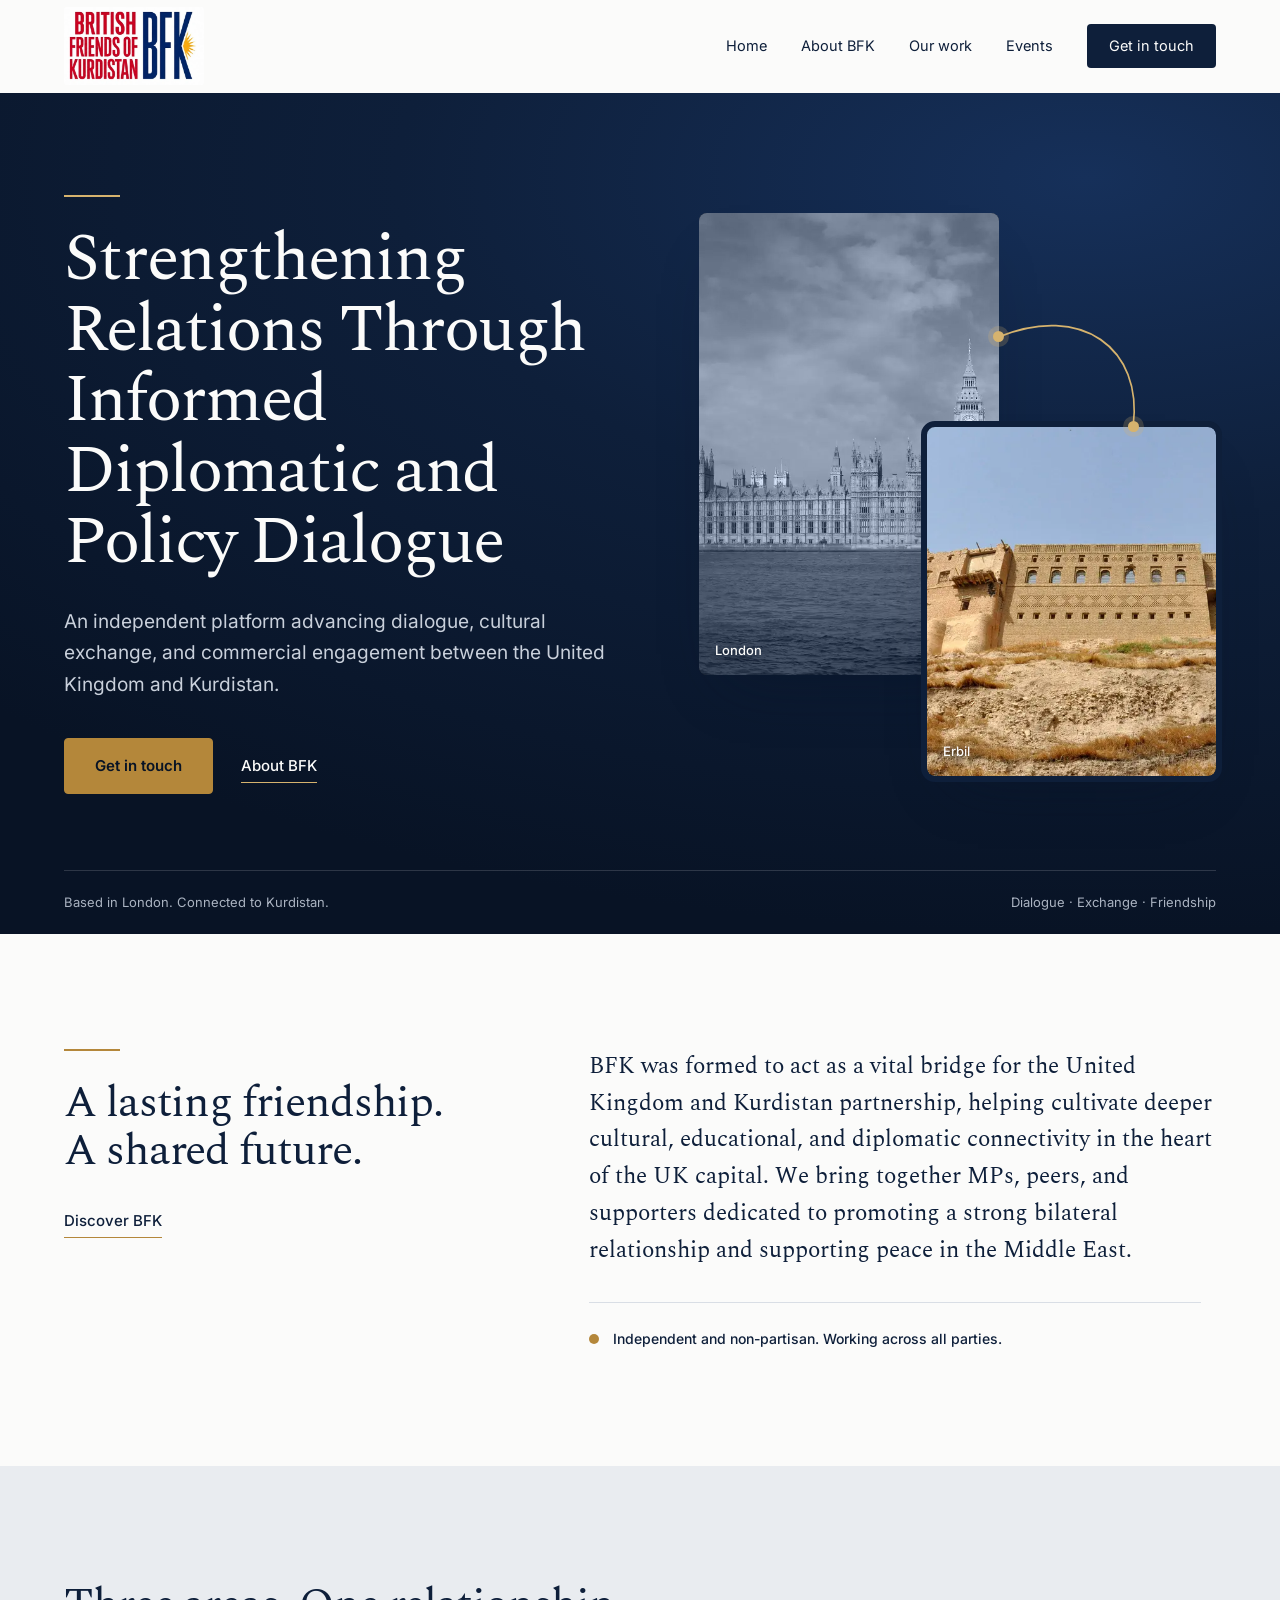
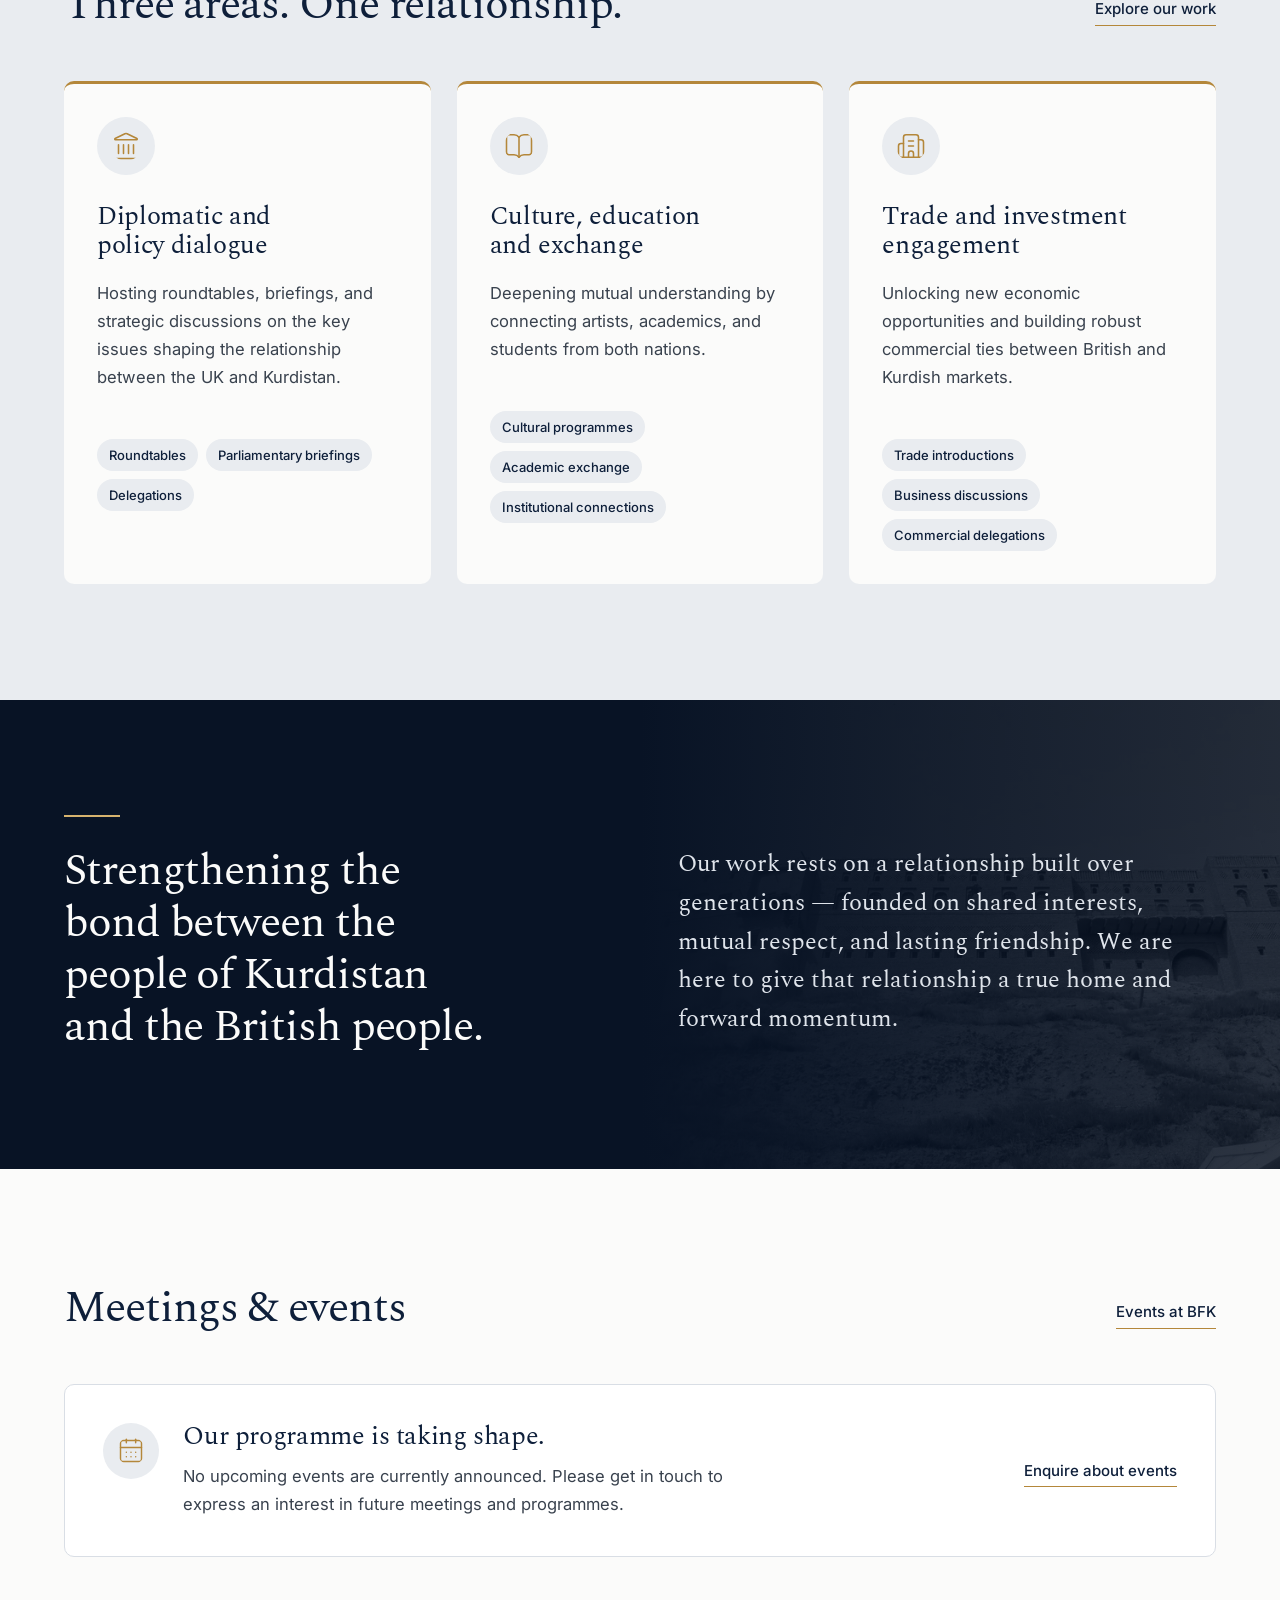
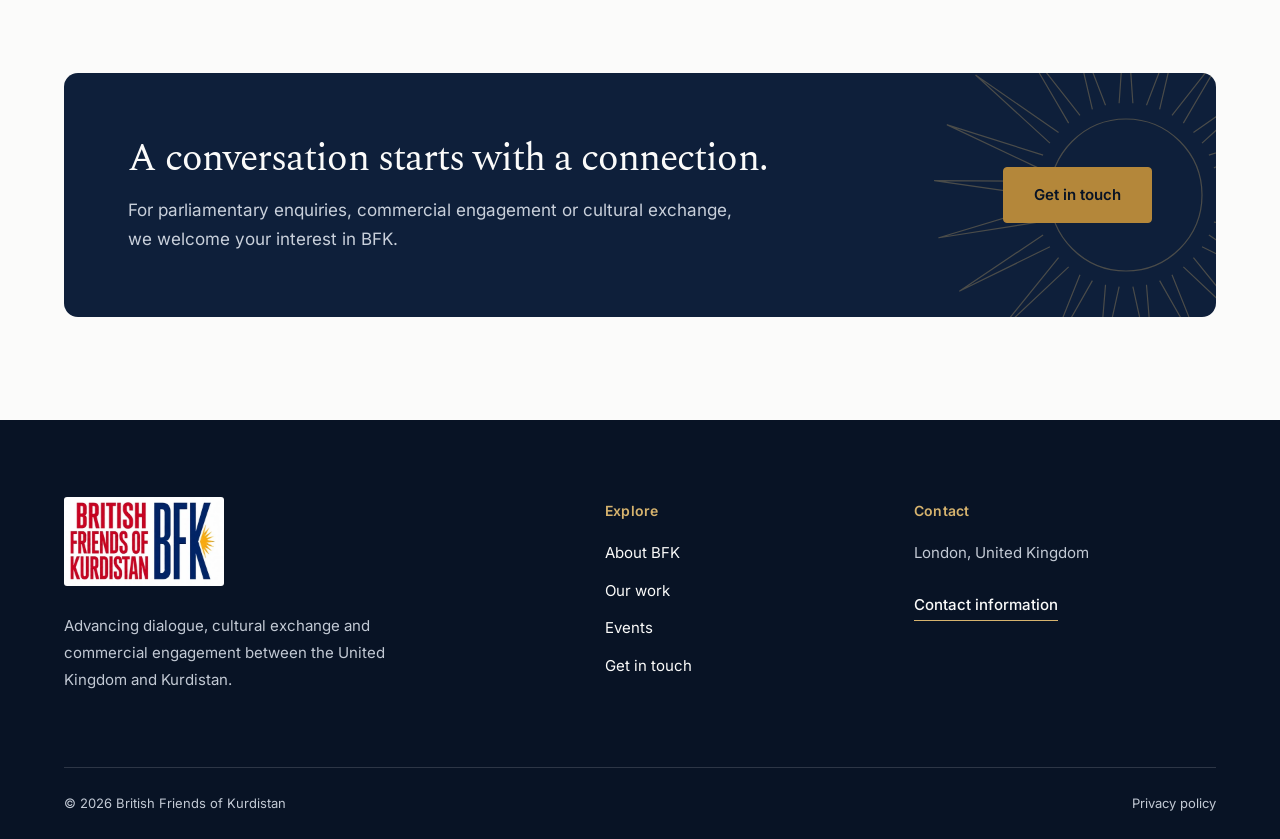
==== commit 9e2b379a: "Prepare BFK site for launch on bfk.org.uk via GitHub Pages - Point canonical URLs, sitemap, robots a" ====
--- a/index.html
+++ b/index.html
@@ -1,2 +1,2 @@
-<!DOCTYPE html><html lang="en-GB" dir="ltr"><head><meta charSet="utf-8"/><meta name="viewport" content="width=device-width, initial-scale=1"/><link rel="preload" href="/images/erbil.webp" as="image"/><link rel="stylesheet" href="/_next/static/css/index.BovUwK5E.css" data-rsc-css-href="/_next/static/css/index.BovUwK5E.css" data-precedence="vite-rsc/importer-resources"/><link rel="modulepreload" fetchPriority="low" href="/_next/static/chunks/index-DUQjEzOK.js"/><script src="/_next/static/chunks/rolldown-runtime-C60lm6uB.js" type="module" async=""></script><script src="/_next/static/chunks/framework-D_rUT4EX.js" type="module" async=""></script><script src="/_next/static/chunks/navigation-errors-By4dF-Cc.js" type="module" async=""></script><link rel="modulepreload" href="/_next/static/chunks/layout-segment-context-BzdXfLcy.js" crossorigin=""/><link rel="modulepreload" href="/_next/static/chunks/header-BxXhj7gf.js" crossorigin=""/><link rel="modulepreload" href="/_next/static/chunks/link-M0kPRJht.js" crossorigin=""/><link rel="modulepreload" href="/_next/static/chunks/Icon-COpRllaJ.js" crossorigin=""/><title>British Friends of Kurdistan | Dialogue, exchange and engagement</title><meta name="description" content="An independent London-based organisation advancing dialogue, cultural exchange and commercial engagement between the United Kingdom and Kurdistan."/><meta name="robots" content="index, follow"/><meta property="og:title" content="British Friends of Kurdistan"/><meta property="og:description" content="An independent platform for dialogue, cultural exchange and commercial engagement between the United Kingdom and Kurdistan."/><meta property="og:site_name" content="British Friends of Kurdistan"/><meta property="og:type" content="website"/><meta property="og:locale" content="en_GB"/><meta property="og:image" content="https://new.kurdsforlabour.org.uk/images/og-image.jpg"/><meta property="og:image:width" content="1200"/><meta property="og:image:height" content="630"/><meta property="og:image:alt" content="British Friends of Kurdistan"/><meta name="twitter:card" content="summary_large_image"/><meta name="twitter:title" content="British Friends of Kurdistan"/><meta name="twitter:description" content="Dialogue, cultural exchange and commercial engagement between the United Kingdom and Kurdistan."/><meta name="twitter:image" content="https://new.kurdsforlabour.org.uk/images/og-image.jpg"/><link rel="icon" href="/favicon.ico" sizes="48x48"/><link rel="icon" href="/favicon-32.png" type="image/png" sizes="32x32"/><link rel="icon" href="/icon-192.png" type="image/png" sizes="192x192"/><link rel="apple-touch-icon" href="/apple-touch-icon.png"/><link rel="manifest" href="/manifest.webmanifest"/><link rel="canonical" href="https://new.kurdsforlabour.org.uk"/><meta name="theme-color" content="#0E1F3A"/><link rel="preload" href="/fonts/inter-latin.woff2" as="font" type="font/woff2" crossorigin="anonymous"/><link rel="preload" href="/fonts/spectral-regular.woff2" as="font" type="font/woff2" crossorigin="anonymous"/><script>Object.assign(((self[Symbol.for("vinext.navigationRuntime")]??={bootstrap:{routeManifest:null},functions:{}}).bootstrap.rsc??={rsc:[]}),{params:{},nav:{"pathname":"/","searchParams":[]}})</script><link rel="modulepreload" href="/_next/static/chunks/index-DUQjEzOK.js" />
-</head><body><a class="skip-link" href="#main-content">Skip to content</a><header class="site-header"><div class="container header-inner"><a href="/" aria-label="British Friends of Kurdistan home" class="brand"><span class="official-logo"><img src="/images/bfk-logo.webp" width="480" height="269" alt="British Friends of Kurdistan — BFK"/></span></a><nav class="desktop-nav" aria-label="Main navigation"><a href="/" aria-current="page" class="">Home</a><a href="/about" class="">About BFK</a><a href="/our-work" class="">Our work</a><a href="/events" class="">Events</a><a href="/contact" class="nav-contact">Get in touch</a></nav><div class="mobile-menu"><button class="menu-button" aria-label="Open navigation" type="button" aria-haspopup="dialog" aria-expanded="false" data-state="closed" data-slot="sheet-trigger"><svg xmlns="http://www.w3.org/2000/svg" width="24" height="24" viewBox="0 0 24 24" fill="none" stroke="currentColor" stroke-width="2" stroke-linecap="round" stroke-linejoin="round" class="lucide lucide-menu" aria-hidden="true"><path d="M4 5h16"></path><path d="M4 12h16"></path><path d="M4 19h16"></path></svg><span>Menu</span></button></div></div></header><main id="main-content"><section class="hero" aria-labelledby="hero-title"><div class="container hero-grid"><div class="hero-copy"><span class="brass-rule" aria-hidden="true"></span><h1 id="hero-title">Strengthening Relations Through Informed Diplomatic and Policy Dialogue</h1><p>An independent platform advancing dialogue, cultural exchange, and commercial engagement between the United Kingdom and Kurdistan.</p><div class="actions"><a href="/contact" class="button">Get in touch</a><a href="/about" class="text-link light">About BFK</a></div></div><div class="hero-diptych" aria-hidden="true"><figure class="hero-photo london"><img src="/images/westminster.webp" width="2000" height="902" alt="" fetchPriority="high"/><span class="hero-place">London</span></figure><figure class="hero-photo kurdistan"><img src="/images/erbil.webp" width="1400" height="551" alt=""/><span class="hero-place">Erbil</span></figure><svg class="hero-bridge" viewBox="0 0 100 100" preserveAspectRatio="none"><path d="M58 22 C 74 16, 86 24, 84 38" pathLength="1"></path></svg><span class="bridge-dot from"></span><span class="bridge-dot to"></span></div></div><div class="container hero-caption"><span>Based in London. Connected to Kurdistan.</span><span>Dialogue · Exchange · Friendship</span></div></section><section class="section introduction container" aria-labelledby="intro-title"><div><span class="brass-rule" aria-hidden="true"></span><h2 id="intro-title">A lasting friendship.<br/>A shared future.</h2><a href="/about" class="text-link">Discover BFK</a></div><div><p class="intro-text">BFK is formed to act as a vital bridge for the United Kingdom and Kurdistan partnership, helping cultivate deeper cultural, educational, and diplomatic connectivity directly in the heart of the UK capital. We bring together MPs, peers, and supporters dedicated to promoting a strong bilateral relationship and supporting peace in the Middle East.</p><p class="independent-note">Independent and non-partisan. Working across all parties.</p></div></section><section class="section focus-section" aria-labelledby="work-title"><div class="container"><div class="section-heading"><h2 id="work-title">Three areas. One relationship.</h2><a href="/our-work" class="text-link">Explore our work</a></div><div class="focus-trio"><article class="focus-item"><svg xmlns="http://www.w3.org/2000/svg" width="24" height="24" viewBox="0 0 24 24" fill="none" stroke="currentColor" stroke-width="1.25" stroke-linecap="round" stroke-linejoin="round" class="lucide lucide-landmark focus-mark" aria-hidden="true"><path d="M10 18v-7"></path><path d="M11.119 2.205a2 2 0 0 1 1.762 0l7.84 3.846A.5.5 0 0 1 20.5 7h-17a.5.5 0 0 1-.22-.949z"></path><path d="M14 18v-7"></path><path d="M18 18v-7"></path><path d="M3 22h18"></path><path d="M6 18v-7"></path></svg><h3><a href="/our-work#dialogue">Diplomatic and policy dialogue</a></h3><p>Hosting roundtables, briefings, and strategic discussions on the key issues shaping the relationship between the UK and Kurdistan.</p><ul class="focus-tags" aria-label="Types of activity"><li>Roundtables</li><li>Parliamentary briefings</li><li>Delegations</li></ul></article><article class="focus-item"><svg xmlns="http://www.w3.org/2000/svg" width="24" height="24" viewBox="0 0 24 24" fill="none" stroke="currentColor" stroke-width="1.25" stroke-linecap="round" stroke-linejoin="round" class="lucide lucide-book-open focus-mark" aria-hidden="true"><path d="M12 5v16"></path><path d="M20.001 19A2 2 0 0022 17V5a2 2 0 00-1.999-2L16 3.002A5 5 0 0012 5a5 5 0 00-4-2H4a2 2 0 00-2 2v12a2 2 0 001.999 2H8a5 5 0 014 2 5 5 0 014-2z"></path></svg><h3><a href="/our-work#exchange">Culture, education and exchange</a></h3><p>Deepening mutual understanding by connecting artists, academics, and students from both nations.</p><ul class="focus-tags" aria-label="Types of activity"><li>Cultural programmes</li><li>Academic exchange</li><li>Institutional connections</li></ul></article><article class="focus-item"><svg xmlns="http://www.w3.org/2000/svg" width="24" height="24" viewBox="0 0 24 24" fill="none" stroke="currentColor" stroke-width="1.25" stroke-linecap="round" stroke-linejoin="round" class="lucide lucide-building2 lucide-building-2 focus-mark" aria-hidden="true"><path d="M10 12h4"></path><path d="M10 8h4"></path><path d="M14 21v-3a2 2 0 0 0-4 0v3"></path><path d="M6 10H4a2 2 0 0 0-2 2v7a2 2 0 0 0 2 2h16a2 2 0 0 0 2-2V9a2 2 0 0 0-2-2h-2"></path><path d="M6 21V5a2 2 0 0 1 2-2h8a2 2 0 0 1 2 2v16"></path></svg><h3><a href="/our-work#trade">Trade and investment engagement</a></h3><p>Unlocking new economic opportunities and building robust commercial ties between British and Kurdish markets.</p><ul class="focus-tags" aria-label="Types of activity"><li>Trade introductions</li><li>Business discussions</li><li>Commercial delegations</li></ul></article></div></div></section><section class="vision" aria-labelledby="vision-title"><figure class="vision-photo" aria-hidden="true"><img src="/images/erbil.webp" width="1400" height="551" alt="" loading="lazy"/></figure><div class="container vision-inner"><span class="brass-rule" aria-hidden="true"></span><h2 id="vision-title">Strengthening the bond between the people of Kurdistan and the British people.</h2><p>Our work rests on a relationship built over generations — founded on shared interests, mutual respect, and lasting friendship. We are here to give that relationship a true home and forward momentum.</p></div></section><section class="section container" aria-labelledby="events-title"><div class="section-heading"><h2 id="events-title">Meetings &amp; events</h2><a href="/events" class="text-link">Events at BFK</a></div><div><div class="bfk-empty"><div class="bfk-empty-main"><svg xmlns="http://www.w3.org/2000/svg" width="24" height="24" viewBox="0 0 24 24" fill="none" stroke="currentColor" stroke-width="1.25" stroke-linecap="round" stroke-linejoin="round" class="lucide lucide-calendar-days bfk-empty-icon" aria-hidden="true"><path d="M8 2v3"></path><path d="M16 2v3"></path><rect x="3" y="3" width="18" height="18" rx="2"></rect><path d="M3 9h18"></path><path d="M8 13h.01"></path><path d="M12 13h.01"></path><path d="M16 13h.01"></path><path d="M8 17h.01"></path><path d="M12 17h.01"></path><path d="M16 17h.01"></path></svg><div><h3>Our programme is taking shape.</h3><p>No upcoming events are currently announced. Please get in touch to express an interest in future meetings and programmes.</p></div></div><a href="/contact" class="text-link">Enquire about events</a></div></div></section><section class="contact-invitation"><div class="container invitation-inner"><svg class="sun-motif" viewBox="0 0 200 200" aria-hidden="true" focusable="false"><circle cx="100" cy="100" r="38"></circle><path d="M96.56 54.13 L100.00 4.00 L103.44 54.13 M110.24 55.15 L128.30 8.27 L116.81 57.18 M123.00 60.16 L154.08 20.68 L128.68 64.04 M133.72 68.71 L175.06 40.14 L138.01 74.09 M141.44 80.04 L189.36 64.93 L143.96 86.44 M145.49 93.14 L195.73 92.83 L146.00 100.00 M145.49 106.86 L193.59 121.36 L143.96 113.56 M141.44 119.96 L183.14 148.00 L138.01 125.91 M133.72 131.29 L165.30 170.37 L128.68 135.96 M123.00 139.84 L141.65 186.49 L116.81 142.82 M110.24 144.85 L114.31 194.93 L103.44 145.87 M96.56 145.87 L85.69 194.93 L89.76 144.85 M83.19 142.82 L58.35 186.49 L77.00 139.84 M71.32 135.96 L34.70 170.37 L66.28 131.29 M61.99 125.91 L16.86 148.00 L58.56 119.96 M56.04 113.56 L6.41 121.36 L54.51 106.86 M54.00 100.00 L4.27 92.83 L54.51 93.14 M56.04 86.44 L10.64 64.93 L58.56 80.04 M61.99 74.09 L24.94 40.14 L66.28 68.71 M71.32 64.04 L45.92 20.68 L77.00 60.16 M83.19 57.18 L71.70 8.27 L89.76 55.15"></path></svg><div><h2>A conversation starts with a connection.</h2><p>For parliamentary enquiries, commercial engagement or cultural exchange, we welcome your interest in BFK.</p></div><a href="/contact" class="button dark">Get in touch</a></div></section></main><footer class="site-footer"><div class="container"><div class="footer-grid"><div class="footer-about"><a href="/" aria-label="British Friends of Kurdistan home"><span class="official-logo"><img src="/images/bfk-logo.webp" width="480" height="269" alt="British Friends of Kurdistan — BFK"/></span></a><p>Advancing dialogue, cultural exchange and commercial engagement between the United Kingdom and Kurdistan.</p></div><div><h2>Explore</h2><nav aria-label="Footer navigation"><a href="/about">About BFK</a><a href="/our-work">Our work</a><a href="/events">Events</a><a href="/contact">Get in touch</a></nav></div><div><h2>Contact</h2><p>London, United Kingdom</p><p class="footer-pending">Email and postal address to be confirmed.</p><a href="/contact" class="text-link light">Contact information</a></div></div><div class="footer-bottom"><p>© <!-- -->2026<!-- --> British Friends of Kurdistan</p><p>Legal registration details pending</p><a href="/privacy">Privacy policy</a></div></div></footer><script type="application/ld+json">{"@context":"https://schema.org","@type":"Organization","name":"British Friends of Kurdistan","alternateName":"BFK","url":"https://new.kurdsforlabour.org.uk","logo":"https://new.kurdsforlabour.org.uk/images/bfk-official-logo.jpeg","description":"An independent London-based organisation advancing dialogue, cultural exchange and commercial engagement between the United Kingdom and Kurdistan.","address":{"@type":"PostalAddress","addressLocality":"London","addressCountry":"GB"}}</script><script type="module" src="/_next/static/chunks/index-DUQjEzOK.js" id="_R_" async=""></script><script>((self[Symbol.for("vinext.navigationRuntime")]??={bootstrap:{routeManifest:null},functions:{}}).bootstrap.rsc??={rsc:[]}).rsc.push("0:{\"page:/\":\"$L1\",\"layout:/\":\"$L2\",\"route:/\":\"$L3\",\"__route\":\"route:/\",\"__interceptionContext\":null,\"__layoutIds\":[\"layout:/\"],\"__rootLayout\":\"/\",\"__bfcacheSegmentIdentities\":{\"layout:/\":\"[\\\"layout\\\",\\\"layout:/\\\",\\\"root-boundary:/\\\",\\\"\\\"]\",\"page:/\":\"[\\\"page\\\",\\\"page:/\\\",\\\"root-boundary:/\\\",\\\"\\\"]\"},\"__srcPage\":[\"page\"],\"__layoutFlags\":{\"layout:/\":\"s\"},\"__artifactCompatibility\":{\"schemaVersion\":1,\"graphVersion\":\"app-route-graph:1177fd80f83fa7b0\",\"deploymentVersion\":\"1b313526-be89-47be-b39d-d1732a5f1c98\",\"appElementsSchemaVersion\":1,\"rscPayloadSchemaVersion\":1,\"rootBoundaryId\":\"/\",\"renderEpoch\":null}}\n")</script><script>((self[Symbol.for("vinext.navigationRuntime")]??={bootstrap:{routeManifest:null},functions:{}}).bootstrap.rsc??={rsc:[]}).rsc.push("4:I[\"11021ebf0d7c\",[],\"default\",1]\n")</script><script>((self[Symbol.for("vinext.navigationRuntime")]??={bootstrap:{routeManifest:null},functions:{}}).bootstrap.rsc??={rsc:[]}).rsc.push("5:I[\"74f944bd09a9\",[],\"Children\",1]\n")</script><script>((self[Symbol.for("vinext.navigationRuntime")]??={bootstrap:{routeManifest:null},functions:{}}).bootstrap.rsc??={rsc:[]}).rsc.push("6:I[\"11021ebf0d7c\",[],\"Wordmark\",1]\n")</script><script>((self[Symbol.for("vinext.navigationRuntime")]??={bootstrap:{routeManifest:null},functions:{}}).bootstrap.rsc??={rsc:[]}).rsc.push("7:I[\"52529b92208a\",[],\"GlobalErrorBoundary\",1]\n")</script><script>((self[Symbol.for("vinext.navigationRuntime")]??={bootstrap:{routeManifest:null},functions:{}}).bootstrap.rsc??={rsc:[]}).rsc.push("8:I[\"18ecf746a395\",[],\"default\",1]\n")</script><script>((self[Symbol.for("vinext.navigationRuntime")]??={bootstrap:{routeManifest:null},functions:{}}).bootstrap.rsc??={rsc:[]}).rsc.push("9:I[\"52529b92208a\",[],\"ErrorBoundary\",1]\n")</script><script>((self[Symbol.for("vinext.navigationRuntime")]??={bootstrap:{routeManifest:null},functions:{}}).bootstrap.rsc??={rsc:[]}).rsc.push("a:I[\"1b73e8b5fbe4\",[],\"LayoutSegmentProvider\",1]\n")</script><script>((self[Symbol.for("vinext.navigationRuntime")]??={bootstrap:{routeManifest:null},functions:{}}).bootstrap.rsc??={rsc:[]}).rsc.push("b:I[\"74f944bd09a9\",[],\"Slot\",1]\n")</script><script>((self[Symbol.for("vinext.navigationRuntime")]??={bootstrap:{routeManifest:null},functions:{}}).bootstrap.rsc??={rsc:[]}).rsc.push("c:I[\"52529b92208a\",[],\"NotFoundBoundary\",1]\n")</script><script>((self[Symbol.for("vinext.navigationRuntime")]??={bootstrap:{routeManifest:null},functions:{}}).bootstrap.rsc??={rsc:[]}).rsc.push("d:I[\"78579b1089e4\",[],\"AppRouterScrollTarget\",1]\n")</script><script>((self[Symbol.for("vinext.navigationRuntime")]??={bootstrap:{routeManifest:null},functions:{}}).bootstrap.rsc??={rsc:[]}).rsc.push("e:I[\"52529b92208a\",[],\"RedirectBoundary\",1]\n")</script><script>((self[Symbol.for("vinext.navigationRuntime")]??={bootstrap:{routeManifest:null},functions:{}}).bootstrap.rsc??={rsc:[]}).rsc.push(":HL[\"/_next/static/css/index.BovUwK5E.css\",\"style\"     ]\n")</script><script>((self[Symbol.for("vinext.navigationRuntime")]??={bootstrap:{routeManifest:null},functions:{}}).bootstrap.rsc??={rsc:[]}).rsc.push(":HL[\"/fonts/inter-latin.woff2\",\"font\",{\"crossOrigin\":\"anonymous\",\"type\":\"font/woff2\"}]\n")</script><script>((self[Symbol.for("vinext.navigationRuntime")]??={bootstrap:{routeManifest:null},functions:{}}).bootstrap.rsc??={rsc:[]}).rsc.push(":HL[\"/fonts/spectral-regular.woff2\",\"font\",{\"crossOrigin\":\"anonymous\",\"type\":\"font/woff2\"}]\n")</script><script>((self[Symbol.for("vinext.navigationRuntime")]??={bootstrap:{routeManifest:null},functions:{}}).bootstrap.rsc??={rsc:[]}).rsc.push("2:[[[\"$\",\"link\",\"css:/_next/static/css/index.BovUwK5E.css\",{\"rel\":\"stylesheet\",\"precedence\":\"vite-rsc/importer-resources\",\"href\":\"/_next/static/css/index.BovUwK5E.css\",\"data-rsc-css-href\":\"/_next/static/css/index.BovUwK5E.css\"}],\"$undefined\"],[\"$\",\"html\",null,{\"lang\":\"en-GB\",\"dir\":\"ltr\",\"children\":[[\"$\",\"head\",null,{\"children\":[[\"$\",\"link\",null,{\"rel\":\"preload\",\"href\":\"/fonts/inter-latin.woff2\",\"as\":\"font\",\"type\":\"font/woff2\",\"crossOrigin\":\"anonymous\"}],[\"$\",\"link\",null,{\"rel\":\"preload\",\"href\":\"/fonts/spectral-regular.woff2\",\"as\":\"font\",\"type\":\"font/woff2\",\"crossOrigin\":\"anonymous\"}]]}],[\"$\",\"body\",null,{\"children\":[[\"$\",\"a\",null,{\"className\":\"skip-link\",\"href\":\"#main-content\",\"children\":\"Skip to content\"}],[\"$\",\"$L4\",null,{}],[\"$\",\"$L5\",null,{}],[\"$\",\"footer\",null,{\"className\":\"site-footer\",\"children\":[\"$\",\"div\",null,{\"className\":\"container\",\"children\":[[\"$\",\"div\",null,{\"className\":\"footer-grid\",\"children\":[[\"$\",\"div\",null,{\"className\":\"footer-about\",\"children\":[[\"$\",\"a\",null,{\"href\":\"/\",\"aria-label\":\"British Friends of Kurdistan home\",\"children\":[\"$\",\"$L6\",null,{}]}],[\"$\",\"p\",null,{\"children\":\"Advancing dialogue, cultural exchange and commercial engagement between the United Kingdom and Kurdistan.\"}]]}],[\"$\",\"div\",null,{\"children\":[[\"$\",\"h2\",null,{\"children\":\"Explore\"}],[\"$\",\"nav\",null,{\"aria-label\":\"Footer navigation\",\"children\":[[\"$\",\"a\",null,{\"href\":\"/about\",\"children\":\"About BFK\"}],[\"$\",\"a\",null,{\"href\":\"/our-work\",\"children\":\"Our work\"}],[\"$\",\"a\",null,{\"href\":\"/events\",\"children\":\"Events\"}],[\"$\",\"a\",null,{\"href\":\"/contact\",\"children\":\"Get in touch\"}]]}]]}],[\"$\",\"div\",null,{\"children\":[[\"$\",\"h2\",null,{\"children\":\"Contact\"}],[\"$\",\"p\",null,{\"children\":\"London, United Kingdom\"}],[\"$\",\"p\",null,{\"className\":\"footer-pending\",\"children\":\"Email and postal address to be confirmed.\"}],[\"$\",\"a\",null,{\"href\":\"/contact\",\"className\":\"text-link light\",\"children\":\"Contact information\"}]]}]]}],[\"$\",\"div\",null,{\"className\":\"footer-bottom\",\"children\":[[\"$\",\"p\",null,{\"children\":[\"© \",2026,\" British Friends of Kurdistan\"]}],[\"$\",\"p\",null,{\"children\":\"Legal registration details pending\"}],[\"$\",\"a\",null,{\"href\":\"/privacy\",\"children\":\"Privacy policy\"}]]}]]}]}],[\"$\",\"script\",null,{\"type\":\"application/ld+json\",\"dangerouslySetInnerHTML\":{\"__html\":\"{\\\"@context\\\":\\\"https://schema.org\\\",\\\"@type\\\":\\\"Organization\\\",\\\"name\\\":\\\"British Friends of Kurdistan\\\",\\\"alternateName\\\":\\\"BFK\\\",\\\"url\\\":\\\"https://new.kurdsforlabour.org.uk\\\",\\\"logo\\\":\\\"https://new.kurdsforlabour.org.uk/images/bfk-official-logo.jpeg\\\",\\\"description\\\":\\\"An independent London-based organisation advancing dialogue, cultural exchange and commercial engagement between the United Kingdom and Kurdistan.\\\",\\\"address\\\":{\\\"@type\\\":\\\"PostalAddress\\\",\\\"addressLocality\\\":\\\"London\\\",\\\"addressCountry\\\":\\\"GB\\\"}}\"}}]]}]]}]]\n")</script><script>((self[Symbol.for("vinext.navigationRuntime")]??={bootstrap:{routeManifest:null},functions:{}}).bootstrap.rsc??={rsc:[]}).rsc.push("3:[[[\"$\",\"meta\",null,{\"charSet\":\"utf-8\"}],[[\"$\",\"title\",\"0\",{\"children\":\"British Friends of Kurdistan | Dialogue, exchange and engagement\"}],[\"$\",\"meta\",\"1\",{\"name\":\"description\",\"content\":\"An independent London-based organisation advancing dialogue, cultural exchange and commercial engagement between the United Kingdom and Kurdistan.\"}],[\"$\",\"meta\",\"2\",{\"name\":\"robots\",\"content\":\"index, follow\"}],[\"$\",\"meta\",\"3\",{\"property\":\"og:title\",\"content\":\"British Friends of Kurdistan\"}],[\"$\",\"meta\",\"4\",{\"property\":\"og:description\",\"content\":\"An independent platform for dialogue, cultural exchange and commercial engagement between the United Kingdom and Kurdistan.\"}],[\"$\",\"meta\",\"5\",{\"property\":\"og:site_name\",\"content\":\"British Friends of Kurdistan\"}],[\"$\",\"meta\",\"6\",{\"property\":\"og:type\",\"content\":\"website\"}],[\"$\",\"meta\",\"7\",{\"property\":\"og:locale\",\"content\":\"en_GB\"}],[\"$\",\"meta\",\"8\",{\"property\":\"og:image\",\"content\":\"https://new.kurdsforlabour.org.uk/images/og-image.jpg\"}],[\"$\",\"meta\",\"9\",{\"property\":\"og:image:width\",\"content\":\"1200\"}],[\"$\",\"meta\",\"10\",{\"property\":\"og:image:height\",\"content\":\"630\"}],[\"$\",\"meta\",\"11\",{\"property\":\"og:image:alt\",\"content\":\"British Friends of Kurdistan\"}],[\"$\",\"meta\",\"12\",{\"name\":\"twitter:card\",\"content\":\"summary_large_image\"}],[\"$\",\"meta\",\"13\",{\"name\":\"twitter:title\",\"content\":\"British Friends of Kurdistan\"}],[\"$\",\"meta\",\"14\",{\"name\":\"twitter:description\",\"content\":\"Dialogue, cultural exchange and commercial engagement between the United Kingdom and Kurdistan.\"}],[\"$\",\"meta\",\"15\",{\"name\":\"twitter:image\",\"content\":\"https://new.kurdsforlabour.org.uk/images/og-image.jpg\"}],[\"$\",\"link\",\"16\",{\"data-vinext-streamed-icon\":\"$undefined\",\"rel\":\"icon\",\"href\":\"/favicon.ico\",\"type\":\"$undefined\",\"sizes\":\"48x48\",\"color\":\"$undefined\",\"media\":\"$undefined\",\"fetchPriority\":\"$undefined\"}],[\"$\",\"link\",\"17\",{\"data-vinext-streamed-icon\":\"$undefined\",\"rel\":\"icon\",\"href\":\"/favicon-32.png\",\"type\":\"image/png\",\"sizes\":\"32x32\",\"color\":\"$undefined\",\"media\":\"$undefined\",\"fetchPriority\":\"$undefined\"}],[\"$\",\"link\",\"18\",{\"data-vinext-streamed-icon\":\"$undefined\",\"rel\":\"icon\",\"href\":\"/icon-192.png\",\"type\":\"image/png\",\"sizes\":\"192x192\",\"color\":\"$undefined\",\"media\":\"$undefined\",\"fetchPriority\":\"$undefined\"}],[\"$\",\"link\",\"19\",{\"data-vinext-streamed-icon\":\"$undefined\",\"rel\":\"apple-touch-icon\",\"href\":\"/apple-touch-icon.png\",\"type\":\"$undefined\",\"sizes\":\"$undefined\",\"color\":\"$undefined\",\"media\":\"$undefined\",\"fetchPriority\":\"$undefined\"}],[\"$\",\"link\",\"20\",{\"rel\":\"manifest\",\"href\":\"/manifest.webmanifest\"}],[\"$\",\"link\",\"21\",{\"rel\":\"canonical\",\"href\":\"https://new.kurdsforlabour.org.uk\"}]],[[\"$\",\"meta\",\"0\",{\"name\":\"viewport\",\"content\":\"width=device-width, initial-scale=1\"}],[\"$\",\"meta\",\"1\",{\"name\":\"theme-color\",\"content\":\"#0E1F3A\"}]]],[\"$\",\"$L7\",null,{\"fallback\":\"$8\",\"children\":[\"$\",\"$L9\",null,{\"fallback\":\"$8\",\"children\":[\"$\",\"$La\",null,{\"providerId\":\"layout:/\",\"segmentMap\":{\"children\":[]},\"children\":[\"$\",\"$Lb\",null,{\"id\":\"layout:/\",\"parallelSlots\":\"$undefined\",\"children\":[\"$\",\"$Lc\",null,{\"resetKey\":\"\",\"fallback\":[\"$\",\"main\",null,{\"id\":\"main-content\",\"className\":\"container not-found\",\"children\":[[\"$\",\"span\",null,{\"className\":\"brass-rule\",\"aria-hidden\":\"true\"}],[\"$\",\"h1\",null,{\"children\":\"We couldn’t find that page.\"}],[\"$\",\"p\",null,{\"children\":\"The page may have moved or the address may be incomplete. You can return to the homepage or find the right contact at BFK.\"}],[\"$\",\"div\",null,{\"className\":\"actions\",\"children\":[[\"$\",\"a\",null,{\"href\":\"/\",\"className\":\"button dark\",\"children\":\"Back to home\"}],[\"$\",\"a\",null,{\"href\":\"/contact\",\"className\":\"text-link\",\"children\":\"Get in touch\"}]]}]]}],\"children\":[\"$\",\"$Lc\",null,{\"resetKey\":\"\",\"fallback\":[\"$\",\"main\",null,{\"id\":\"main-content\",\"className\":\"container not-found\",\"children\":[[\"$\",\"span\",null,{\"className\":\"brass-rule\",\"aria-hidden\":\"true\"}],[\"$\",\"h1\",null,{\"children\":\"We couldn’t find that page.\"}],[\"$\",\"p\",null,{\"children\":\"The page may have moved or the address may be incomplete. You can return to the homepage or find the right contact at BFK.\"}],[\"$\",\"div\",null,{\"className\":\"actions\",\"children\":[[\"$\",\"a\",null,{\"href\":\"/\",\"className\":\"button dark\",\"children\":\"Back to home\"}],[\"$\",\"a\",null,{\"href\":\"/contact\",\"className\":\"text-link\",\"children\":\"Get in touch\"}]]}]]}],\"children\":[\"$\",\"$Ld\",null,{\"children\":[\"$\",\"$Le\",null,{\"children\":[[\"$\",\"$La\",null,{\"providerId\":\"page:/\",\"segmentMap\":{\"children\":[\"__PAGE__\"]},\"children\":[\"$\",\"$Lb\",null,{\"id\":\"page:/\"}]}],null]}]}]}]}]}]}]}]}],null,null]\n")</script><script>((self[Symbol.for("vinext.navigationRuntime")]??={bootstrap:{routeManifest:null},functions:{}}).bootstrap.rsc??={rsc:[]}).rsc.push("f:I[\"066132fd2803\",[],\"default\",1]\n")</script><script>((self[Symbol.for("vinext.navigationRuntime")]??={bootstrap:{routeManifest:null},functions:{}}).bootstrap.rsc??={rsc:[]}).rsc.push(":HL[\"/images/westminster.webp\",\"image\",{\"fetchPriority\":\"high\"}]\n")</script><script>((self[Symbol.for("vinext.navigationRuntime")]??={bootstrap:{routeManifest:null},functions:{}}).bootstrap.rsc??={rsc:[]}).rsc.push(":HL[\"/images/erbil.webp\",\"image\"]\n")</script><script>((self[Symbol.for("vinext.navigationRuntime")]??={bootstrap:{routeManifest:null},functions:{}}).bootstrap.rsc??={rsc:[]}).rsc.push("1:[\"$\",\"main\",null,{\"id\":\"main-content\",\"children\":[[\"$\",\"section\",null,{\"className\":\"hero\",\"aria-labelledby\":\"hero-title\",\"children\":[[\"$\",\"div\",null,{\"className\":\"container hero-grid\",\"children\":[[\"$\",\"div\",null,{\"className\":\"hero-copy\",\"children\":[[\"$\",\"span\",null,{\"className\":\"brass-rule\",\"aria-hidden\":\"true\"}],[\"$\",\"h1\",null,{\"id\":\"hero-title\",\"children\":\"Strengthening Relations Through Informed Diplomatic and Policy Dialogue\"}],[\"$\",\"p\",null,{\"children\":\"An independent platform advancing dialogue, cultural exchange, and commercial engagement between the United Kingdom and Kurdistan.\"}],[\"$\",\"div\",null,{\"className\":\"actions\",\"children\":[[\"$\",\"a\",null,{\"href\":\"/contact\",\"className\":\"button\",\"children\":\"Get in touch\"}],[\"$\",\"a\",null,{\"href\":\"/about\",\"className\":\"text-link light\",\"children\":\"About BFK\"}]]}]]}],[\"$\",\"div\",null,{\"className\":\"hero-diptych\",\"aria-hidden\":\"true\",\"children\":[[\"$\",\"figure\",null,{\"className\":\"hero-photo london\",\"children\":[[\"$\",\"img\",null,{\"src\":\"/images/westminster.webp\",\"width\":\"2000\",\"height\":\"902\",\"alt\":\"\",\"fetchPriority\":\"high\"}],[\"$\",\"span\",null,{\"className\":\"hero-place\",\"children\":\"London\"}]]}],[\"$\",\"figure\",null,{\"className\":\"hero-photo kurdistan\",\"children\":[[\"$\",\"img\",null,{\"src\":\"/images/erbil.webp\",\"width\":\"1400\",\"height\":\"551\",\"alt\":\"\"}],[\"$\",\"span\",null,{\"className\":\"hero-place\",\"children\":\"Erbil\"}]]}],[\"$\",\"svg\",null,{\"className\":\"hero-bridge\",\"viewBox\":\"0 0 100 100\",\"preserveAspectRatio\":\"none\",\"children\":[\"$\",\"path\",null,{\"d\":\"M58 22 C 74 16, 86 24, 84 38\",\"pathLength\":1}]}],[\"$\",\"span\",null,{\"className\":\"bridge-dot from\"}],[\"$\",\"span\",null,{\"className\":\"bridge-dot to\"}]]}]]}],[\"$\",\"div\",null,{\"className\":\"container hero-caption\",\"children\":[[\"$\",\"span\",null,{\"children\":\"Based in London. Connected to Kurdistan.\"}],[\"$\",\"span\",null,{\"children\":\"Dialogue · Exchange · Friendship\"}]]}]]}],[\"$\",\"section\",null,{\"className\":\"section introduction container\",\"aria-labelledby\":\"intro-title\",\"children\":[[\"$\",\"div\",null,{\"children\":[[\"$\",\"span\",null,{\"className\":\"brass-rule\",\"aria-hidden\":\"true\"}],[\"$\",\"h2\",null,{\"id\":\"intro-title\",\"children\":[\"A lasting friendship.\",[\"$\",\"br\",null,{}],\"A shared future.\"]}],[\"$\",\"a\",null,{\"href\":\"/about\",\"className\":\"text-link\",\"children\":\"Discover BFK\"}]]}],[\"$\",\"div\",null,{\"children\":[[\"$\",\"p\",null,{\"className\":\"intro-text\",\"children\":\"BFK is formed to act as a vital bridge for the United Kingdom and Kurdistan partnership, helping cultivate deeper cultural, educational, and diplomatic connectivity directly in the heart of the UK capital. We bring together MPs, peers, and supporters dedicated to promoting a strong bilateral relationship and supporting peace in the Middle East.\"}],[\"$\",\"p\",null,{\"className\":\"independent-note\",\"children\":\"Independent and non-partisan. Working across all parties.\"}]]}]]}],[\"$\",\"section\",null,{\"className\":\"section focus-section\",\"aria-labelledby\":\"work-title\",\"children\":[\"$\",\"div\",null,{\"className\":\"container\",\"children\":[[\"$\",\"div\",null,{\"className\":\"section-heading\",\"children\":[[\"$\",\"h2\",null,{\"id\":\"work-title\",\"children\":\"Three areas. One relationship.\"}],[\"$\",\"a\",null,{\"href\":\"/our-work\",\"className\":\"text-link\",\"children\":\"Explore our work\"}]]}],[\"$\",\"div\",null,{\"className\":\"focus-trio\",\"children\":[[\"$\",\"article\",\"dialogue\",{\"className\":\"focus-item\",\"children\":[[\"$\",\"$Lf\",null,{\"ref\":\"$undefined\",\"iconNode\":[[\"path\",{\"d\":\"M10 18v-7\",\"key\":\"wt116b\"}],[\"path\",{\"d\":\"M11.119 2.205a2 2 0 0 1 1.762 0l7.84 3.846A.5.5 0 0 1 20.5 7h-17a.5.5 0 0 1-.22-.949z\",\"key\":\"yxxwt6\"}],[\"path\",{\"d\":\"M14 18v-7\",\"key\":\"vav6t3\"}],[\"path\",{\"d\":\"M18 18v-7\",\"key\":\"aexdmj\"}],[\"path\",{\"d\":\"M3 22h18\",\"key\":\"8prr45\"}],[\"path\",{\"d\":\"M6 18v-7\",\"key\":\"1ivflk\"}]],\"className\":\"lucide-landmark focus-mark\",\"aria-hidden\":\"true\",\"strokeWidth\":1.25}],[\"$\",\"h3\",null,{\"children\":[\"$\",\"a\",null,{\"href\":\"/our-work#dialogue\",\"children\":\"Diplomatic and policy dialogue\"}]}],[\"$\",\"p\",null,{\"children\":\"Hosting roundtables, briefings, and strategic discussions on the key issues shaping the relationship between the UK and Kurdistan.\"}],[\"$\",\"ul\",null,{\"className\":\"focus-tags\",\"aria-label\":\"Types of activity\",\"children\":[[\"$\",\"li\",\"Roundtables\",{\"children\":\"Roundtables\"}],[\"$\",\"li\",\"Parliamentary briefings\",{\"children\":\"Parliamentary briefings\"}],[\"$\",\"li\",\"Delegations\",{\"children\":\"Delegations\"}]]}]]}],[\"$\",\"article\",\"exchange\",{\"className\":\"focus-item\",\"children\":[[\"$\",\"$Lf\",null,{\"ref\":\"$undefined\",\"iconNode\":[[\"path\",{\"d\":\"M12 5v16\",\"key\":\"1f6ucr\"}],[\"path\",{\"d\":\"M20.001 19A2 2 0 0022 17V5a2 2 0 00-1.999-2L16 3.002A5 5 0 0012 5a5 5 0 00-4-2H4a2 2 0 00-2 2v12a2 2 0 001.999 2H8a5 5 0 014 2 5 5 0 014-2z\",\"key\":\"1fyvmf\"}]],\"className\":\"lucide-book-open focus-mark\",\"aria-hidden\":\"true\",\"strokeWidth\":1.25}],\"$L10\",\"$L11\",\"$L12\"]}],\"$L13\"]}]]}]}],\"$L14\",\"$L15\",\"$L16\"]}]\n")</script><script>((self[Symbol.for("vinext.navigationRuntime")]??={bootstrap:{routeManifest:null},functions:{}}).bootstrap.rsc??={rsc:[]}).rsc.push("10:[\"$\",\"h3\",null,{\"children\":[\"$\",\"a\",null,{\"href\":\"/our-work#exchange\",\"children\":\"Culture, education and exchange\"}]}]\n")</script><script>((self[Symbol.for("vinext.navigationRuntime")]??={bootstrap:{routeManifest:null},functions:{}}).bootstrap.rsc??={rsc:[]}).rsc.push("11:[\"$\",\"p\",null,{\"children\":\"Deepening mutual understanding by connecting artists, academics, and students from both nations.\"}]\n")</script><script>((self[Symbol.for("vinext.navigationRuntime")]??={bootstrap:{routeManifest:null},functions:{}}).bootstrap.rsc??={rsc:[]}).rsc.push("12:[\"$\",\"ul\",null,{\"className\":\"focus-tags\",\"aria-label\":\"Types of activity\",\"children\":[[\"$\",\"li\",\"Cultural programmes\",{\"children\":\"Cultural programmes\"}],[\"$\",\"li\",\"Academic exchange\",{\"children\":\"Academic exchange\"}],[\"$\",\"li\",\"Institutional connections\",{\"children\":\"Institutional connections\"}]]}]\n")</script><script>((self[Symbol.for("vinext.navigationRuntime")]??={bootstrap:{routeManifest:null},functions:{}}).bootstrap.rsc??={rsc:[]}).rsc.push("13:[\"$\",\"article\",\"trade\",{\"className\":\"focus-item\",\"children\":[[\"$\",\"$Lf\",null,{\"ref\":\"$undefined\",\"iconNode\":[[\"path\",{\"d\":\"M10 12h4\",\"key\":\"a56b0p\"}],[\"path\",{\"d\":\"M10 8h4\",\"key\":\"1sr2af\"}],[\"path\",{\"d\":\"M14 21v-3a2 2 0 0 0-4 0v3\",\"key\":\"1rgiei\"}],[\"path\",{\"d\":\"M6 10H4a2 2 0 0 0-2 2v7a2 2 0 0 0 2 2h16a2 2 0 0 0 2-2V9a2 2 0 0 0-2-2h-2\",\"key\":\"secmi2\"}],[\"path\",{\"d\":\"M6 21V5a2 2 0 0 1 2-2h8a2 2 0 0 1 2 2v16\",\"key\":\"16ra0t\"}]],\"className\":\"lucide-building2 lucide-building-2 focus-mark\",\"aria-hidden\":\"true\",\"strokeWidth\":1.25}],[\"$\",\"h3\",null,{\"children\":[\"$\",\"a\",null,{\"href\":\"/our-work#trade\",\"children\":\"Trade and investment engagement\"}]}],[\"$\",\"p\",null,{\"children\":\"Unlocking new economic opportunities and building robust commercial ties between British and Kurdish markets.\"}],[\"$\",\"ul\",null,{\"className\":\"focus-tags\",\"aria-label\":\"Types of activity\",\"children\":[[\"$\",\"li\",\"Trade introductions\",{\"children\":\"Trade introductions\"}],[\"$\",\"li\",\"Business discussions\",{\"children\":\"Business discussions\"}],[\"$\",\"li\",\"Commercial delegations\",{\"children\":\"Commercial delegations\"}]]}]]}]\n")</script><script>((self[Symbol.for("vinext.navigationRuntime")]??={bootstrap:{routeManifest:null},functions:{}}).bootstrap.rsc??={rsc:[]}).rsc.push("14:[\"$\",\"section\",null,{\"className\":\"vision\",\"aria-labelledby\":\"vision-title\",\"children\":[[\"$\",\"figure\",null,{\"className\":\"vision-photo\",\"aria-hidden\":\"true\",\"children\":[\"$\",\"img\",null,{\"src\":\"/images/erbil.webp\",\"width\":\"1400\",\"height\":\"551\",\"alt\":\"\",\"loading\":\"lazy\"}]}],[\"$\",\"div\",null,{\"className\":\"container vision-inner\",\"children\":[[\"$\",\"span\",null,{\"className\":\"brass-rule\",\"aria-hidden\":\"true\"}],[\"$\",\"h2\",null,{\"id\":\"vision-title\",\"children\":\"Strengthening the bond between the people of Kurdistan and the British people.\"}],[\"$\",\"p\",null,{\"children\":\"Our work rests on a relationship built over generations — founded on shared interests, mutual respect, and lasting friendship. We are here to give that relationship a true home and forward momentum.\"}]]}]]}]\n")</script><script>((self[Symbol.for("vinext.navigationRuntime")]??={bootstrap:{routeManifest:null},functions:{}}).bootstrap.rsc??={rsc:[]}).rsc.push("15:[\"$\",\"section\",null,{\"className\":\"section container\",\"aria-labelledby\":\"events-title\",\"children\":[[\"$\",\"div\",null,{\"className\":\"section-heading\",\"children\":[[\"$\",\"h2\",null,{\"id\":\"events-title\",\"children\":\"Meetings \u0026 events\"}],[\"$\",\"a\",null,{\"href\":\"/events\",\"className\":\"text-link\",\"children\":\"Events at BFK\"}]]}],[[\"$\",\"div\",null,{\"children\":[\"$\",\"div\",null,{\"className\":\"bfk-empty\",\"children\":[[\"$\",\"div\",null,{\"className\":\"bfk-empty-main\",\"children\":[[\"$\",\"$Lf\",null,{\"ref\":\"$undefined\",\"iconNode\":[[\"path\",{\"d\":\"M8 2v3\",\"key\":\"1ioesn\"}],[\"path\",{\"d\":\"M16 2v3\",\"key\":\"otl347\"}],[\"rect\",{\"x\":\"3\",\"y\":\"3\",\"width\":\"18\",\"height\":\"18\",\"rx\":\"2\",\"key\":\"h1oib\"}],[\"path\",{\"d\":\"M3 9h18\",\"key\":\"1pudct\"}],[\"path\",{\"d\":\"M8 13h.01\",\"key\":\"1sbv64\"}],[\"path\",{\"d\":\"M12 13h.01\",\"key\":\"y0uutt\"}],[\"path\",{\"d\":\"M16 13h.01\",\"key\":\"wip0gl\"}],[\"path\",{\"d\":\"M8 17h.01\",\"key\":\"p3bg7i\"}],[\"path\",{\"d\":\"M12 17h.01\",\"key\":\"p32p05\"}],[\"path\",{\"d\":\"M16 17h.01\",\"key\":\"ql8jdd\"}]],\"className\":\"lucide-calendar-days bfk-empty-icon\",\"aria-hidden\":\"true\",\"strokeWidth\":1.25}],[\"$\",\"div\",null,{\"children\":[[\"$\",\"h3\",null,{\"children\":\"Our programme is taking shape.\"}],[\"$\",\"p\",null,{\"children\":\"No upcoming events are currently announced. Please get in touch to express an interest in future meetings and programmes.\"}]]}]]}],[\"$\",\"a\",null,{\"href\":\"/contact\",\"className\":\"text-link\",\"children\":\"Enquire about events\"}]]}]}],false]]}]\n")</script><script>((self[Symbol.for("vinext.navigationRuntime")]??={bootstrap:{routeManifest:null},functions:{}}).bootstrap.rsc??={rsc:[]}).rsc.push("16:[\"$\",\"section\",null,{\"className\":\"contact-invitation\",\"children\":[\"$\",\"div\",null,{\"className\":\"container invitation-inner\",\"children\":[[\"$\",\"svg\",null,{\"className\":\"sun-motif\",\"viewBox\":\"0 0 200 200\",\"aria-hidden\":\"true\",\"focusable\":\"false\",\"children\":[[\"$\",\"circle\",null,{\"cx\":\"100\",\"cy\":\"100\",\"r\":\"38\"}],[\"$\",\"path\",null,{\"d\":\"M96.56 54.13 L100.00 4.00 L103.44 54.13 M110.24 55.15 L128.30 8.27 L116.81 57.18 M123.00 60.16 L154.08 20.68 L128.68 64.04 M133.72 68.71 L175.06 40.14 L138.01 74.09 M141.44 80.04 L189.36 64.93 L143.96 86.44 M145.49 93.14 L195.73 92.83 L146.00 100.00 M145.49 106.86 L193.59 121.36 L143.96 113.56 M141.44 119.96 L183.14 148.00 L138.01 125.91 M133.72 131.29 L165.30 170.37 L128.68 135.96 M123.00 139.84 L141.65 186.49 L116.81 142.82 M110.24 144.85 L114.31 194.93 L103.44 145.87 M96.56 145.87 L85.69 194.93 L89.76 144.85 M83.19 142.82 L58.35 186.49 L77.00 139.84 M71.32 135.96 L34.70 170.37 L66.28 131.29 M61.99 125.91 L16.86 148.00 L58.56 119.96 M56.04 113.56 L6.41 121.36 L54.51 106.86 M54.00 100.00 L4.27 92.83 L54.51 93.14 M56.04 86.44 L10.64 64.93 L58.56 80.04 M61.99 74.09 L24.94 40.14 L66.28 68.71 M71.32 64.04 L45.92 20.68 L77.00 60.16 M83.19 57.18 L71.70 8.27 L89.76 55.15\"}]]}],[\"$\",\"div\",null,{\"children\":[[\"$\",\"h2\",null,{\"children\":\"A conversation starts with a connection.\"}],[\"$\",\"p\",null,{\"children\":\"For parliamentary enquiries, commercial engagement or cultural exchange, we welcome your interest in BFK.\"}]]}],[\"$\",\"a\",null,{\"href\":\"/contact\",\"className\":\"button dark\",\"children\":\"Get in touch\"}]]}]}]\n")</script><script>Object.assign(((self[Symbol.for("vinext.navigationRuntime")]??={bootstrap:{routeManifest:null},functions:{}}).bootstrap.rsc??={rsc:[]}),{"initialCacheKind":"static"});((self[Symbol.for("vinext.navigationRuntime")]??={bootstrap:{routeManifest:null},functions:{}}).bootstrap.rsc??={rsc:[]}).done=true</script></body></html>+<!DOCTYPE html><html lang="en-GB" dir="ltr"><head><meta charSet="utf-8"/><meta name="viewport" content="width=device-width, initial-scale=1"/><link rel="preload" href="/images/erbil.webp" as="image"/><link rel="stylesheet" href="/_next/static/css/index.BovUwK5E.css" data-rsc-css-href="/_next/static/css/index.BovUwK5E.css" data-precedence="vite-rsc/importer-resources"/><link rel="modulepreload" fetchPriority="low" href="/_next/static/chunks/index-DyKIWS2l.js"/><script src="/_next/static/chunks/rolldown-runtime-C60lm6uB.js" type="module" async=""></script><script src="/_next/static/chunks/framework-D_rUT4EX.js" type="module" async=""></script><script src="/_next/static/chunks/navigation-errors-By4dF-Cc.js" type="module" async=""></script><link rel="modulepreload" href="/_next/static/chunks/layout-segment-context-1JTdkprV.js" crossorigin=""/><link rel="modulepreload" href="/_next/static/chunks/header-D9FXV82X.js" crossorigin=""/><link rel="modulepreload" href="/_next/static/chunks/Icon-Bo9jbUr1.js" crossorigin=""/><title>British Friends of Kurdistan | Dialogue, exchange and engagement</title><meta name="description" content="An independent London-based organisation advancing dialogue, cultural exchange and commercial engagement between the United Kingdom and Kurdistan."/><meta property="og:title" content="British Friends of Kurdistan"/><meta property="og:description" content="An independent platform for dialogue, cultural exchange and commercial engagement between the United Kingdom and Kurdistan."/><meta property="og:site_name" content="British Friends of Kurdistan"/><meta property="og:type" content="website"/><meta property="og:locale" content="en_GB"/><meta property="og:image" content="https://bfk.org.uk/images/og-image.jpg"/><meta property="og:image:width" content="1200"/><meta property="og:image:height" content="630"/><meta property="og:image:alt" content="British Friends of Kurdistan"/><meta name="twitter:card" content="summary_large_image"/><meta name="twitter:title" content="British Friends of Kurdistan"/><meta name="twitter:description" content="Dialogue, cultural exchange and commercial engagement between the United Kingdom and Kurdistan."/><meta name="twitter:image" content="https://bfk.org.uk/images/og-image.jpg"/><link rel="icon" href="/favicon.ico" sizes="48x48"/><link rel="icon" href="/favicon-32.png" type="image/png" sizes="32x32"/><link rel="icon" href="/icon-192.png" type="image/png" sizes="192x192"/><link rel="apple-touch-icon" href="/apple-touch-icon.png"/><link rel="manifest" href="/manifest.webmanifest"/><link rel="canonical" href="https://bfk.org.uk"/><meta name="theme-color" content="#0E1F3A"/><link rel="preload" href="/fonts/inter-latin.woff2" as="font" type="font/woff2" crossorigin="anonymous"/><link rel="preload" href="/fonts/spectral-regular.woff2" as="font" type="font/woff2" crossorigin="anonymous"/><script>Object.assign(((self[Symbol.for("vinext.navigationRuntime")]??={bootstrap:{routeManifest:null},functions:{}}).bootstrap.rsc??={rsc:[]}),{params:{},nav:{"pathname":"/","searchParams":[]}})</script><link rel="modulepreload" href="/_next/static/chunks/index-DyKIWS2l.js" />
+</head><body><a class="skip-link" href="#main-content">Skip to content</a><header class="site-header"><div class="container header-inner"><a href="/" aria-label="British Friends of Kurdistan home" class="brand"><span class="official-logo"><img src="/images/bfk-logo.webp" width="480" height="269" alt="British Friends of Kurdistan — BFK"/></span></a><nav class="desktop-nav" aria-label="Main navigation"><a href="/" aria-current="page" class="">Home</a><a href="/about" class="">About BFK</a><a href="/our-work" class="">Our work</a><a href="/events" class="">Events</a><a href="/contact" class="nav-contact">Get in touch</a></nav><div class="mobile-menu"><button class="menu-button" aria-label="Open navigation" type="button" aria-haspopup="dialog" aria-expanded="false" data-state="closed" data-slot="sheet-trigger"><svg xmlns="http://www.w3.org/2000/svg" width="24" height="24" viewBox="0 0 24 24" fill="none" stroke="currentColor" stroke-width="2" stroke-linecap="round" stroke-linejoin="round" class="lucide lucide-menu" aria-hidden="true"><path d="M4 5h16"></path><path d="M4 12h16"></path><path d="M4 19h16"></path></svg><span>Menu</span></button></div></div></header><main id="main-content"><section class="hero" aria-labelledby="hero-title"><div class="container hero-grid"><div class="hero-copy"><span class="brass-rule" aria-hidden="true"></span><h1 id="hero-title">Strengthening Relations Through Informed Diplomatic and Policy Dialogue</h1><p>An independent platform advancing dialogue, cultural exchange, and commercial engagement between the United Kingdom and Kurdistan.</p><div class="actions"><a href="/contact" class="button">Get in touch</a><a href="/about" class="text-link light">About BFK</a></div></div><div class="hero-diptych" aria-hidden="true"><figure class="hero-photo london"><img src="/images/westminster.webp" width="2000" height="902" alt="" fetchPriority="high"/><span class="hero-place">London</span></figure><figure class="hero-photo kurdistan"><img src="/images/erbil.webp" width="1400" height="551" alt=""/><span class="hero-place">Erbil</span></figure><svg class="hero-bridge" viewBox="0 0 100 100" preserveAspectRatio="none"><path d="M58 22 C 74 16, 86 24, 84 38" pathLength="1"></path></svg><span class="bridge-dot from"></span><span class="bridge-dot to"></span></div></div><div class="container hero-caption"><span>Based in London. Connected to Kurdistan.</span><span>Dialogue · Exchange · Friendship</span></div></section><section class="section introduction container" aria-labelledby="intro-title"><div><span class="brass-rule" aria-hidden="true"></span><h2 id="intro-title">A lasting friendship.<br/>A shared future.</h2><a href="/about" class="text-link">Discover BFK</a></div><div><p class="intro-text">BFK was formed to act as a vital bridge for the United Kingdom and Kurdistan partnership, helping cultivate deeper cultural, educational, and diplomatic connectivity in the heart of the UK capital. We bring together MPs, peers, and supporters dedicated to promoting a strong bilateral relationship and supporting peace in the Middle East.</p><p class="independent-note">Independent and non-partisan. Working across all parties.</p></div></section><section class="section focus-section" aria-labelledby="work-title"><div class="container"><div class="section-heading"><h2 id="work-title">Three areas. One relationship.</h2><a href="/our-work" class="text-link">Explore our work</a></div><div class="focus-trio"><article class="focus-item"><svg xmlns="http://www.w3.org/2000/svg" width="24" height="24" viewBox="0 0 24 24" fill="none" stroke="currentColor" stroke-width="1.25" stroke-linecap="round" stroke-linejoin="round" class="lucide lucide-landmark focus-mark" aria-hidden="true"><path d="M10 18v-7"></path><path d="M11.119 2.205a2 2 0 0 1 1.762 0l7.84 3.846A.5.5 0 0 1 20.5 7h-17a.5.5 0 0 1-.22-.949z"></path><path d="M14 18v-7"></path><path d="M18 18v-7"></path><path d="M3 22h18"></path><path d="M6 18v-7"></path></svg><h3><a href="/our-work#dialogue">Diplomatic and policy dialogue</a></h3><p>Hosting roundtables, briefings, and strategic discussions on the key issues shaping the relationship between the UK and Kurdistan.</p><ul class="focus-tags" aria-label="Types of activity"><li>Roundtables</li><li>Parliamentary briefings</li><li>Delegations</li></ul></article><article class="focus-item"><svg xmlns="http://www.w3.org/2000/svg" width="24" height="24" viewBox="0 0 24 24" fill="none" stroke="currentColor" stroke-width="1.25" stroke-linecap="round" stroke-linejoin="round" class="lucide lucide-book-open focus-mark" aria-hidden="true"><path d="M12 5v16"></path><path d="M20.001 19A2 2 0 0022 17V5a2 2 0 00-1.999-2L16 3.002A5 5 0 0012 5a5 5 0 00-4-2H4a2 2 0 00-2 2v12a2 2 0 001.999 2H8a5 5 0 014 2 5 5 0 014-2z"></path></svg><h3><a href="/our-work#exchange">Culture, education and exchange</a></h3><p>Deepening mutual understanding by connecting artists, academics, and students from both nations.</p><ul class="focus-tags" aria-label="Types of activity"><li>Cultural programmes</li><li>Academic exchange</li><li>Institutional connections</li></ul></article><article class="focus-item"><svg xmlns="http://www.w3.org/2000/svg" width="24" height="24" viewBox="0 0 24 24" fill="none" stroke="currentColor" stroke-width="1.25" stroke-linecap="round" stroke-linejoin="round" class="lucide lucide-building2 lucide-building-2 focus-mark" aria-hidden="true"><path d="M10 12h4"></path><path d="M10 8h4"></path><path d="M14 21v-3a2 2 0 0 0-4 0v3"></path><path d="M6 10H4a2 2 0 0 0-2 2v7a2 2 0 0 0 2 2h16a2 2 0 0 0 2-2V9a2 2 0 0 0-2-2h-2"></path><path d="M6 21V5a2 2 0 0 1 2-2h8a2 2 0 0 1 2 2v16"></path></svg><h3><a href="/our-work#trade">Trade and investment engagement</a></h3><p>Unlocking new economic opportunities and building robust commercial ties between British and Kurdish markets.</p><ul class="focus-tags" aria-label="Types of activity"><li>Trade introductions</li><li>Business discussions</li><li>Commercial delegations</li></ul></article></div></div></section><section class="vision" aria-labelledby="vision-title"><figure class="vision-photo" aria-hidden="true"><img src="/images/erbil.webp" width="1400" height="551" alt="" loading="lazy"/></figure><div class="container vision-inner"><span class="brass-rule" aria-hidden="true"></span><h2 id="vision-title">Strengthening the bond between the people of Kurdistan and the British people.</h2><p>Our work rests on a relationship built over generations — founded on shared interests, mutual respect, and lasting friendship. We are here to give that relationship a true home and forward momentum.</p></div></section><section class="section container" aria-labelledby="events-title"><div class="section-heading"><h2 id="events-title">Meetings &amp; events</h2><a href="/events" class="text-link">Events at BFK</a></div><div><div class="bfk-empty"><div class="bfk-empty-main"><svg xmlns="http://www.w3.org/2000/svg" width="24" height="24" viewBox="0 0 24 24" fill="none" stroke="currentColor" stroke-width="1.25" stroke-linecap="round" stroke-linejoin="round" class="lucide lucide-calendar-days bfk-empty-icon" aria-hidden="true"><path d="M8 2v3"></path><path d="M16 2v3"></path><rect x="3" y="3" width="18" height="18" rx="2"></rect><path d="M3 9h18"></path><path d="M8 13h.01"></path><path d="M12 13h.01"></path><path d="M16 13h.01"></path><path d="M8 17h.01"></path><path d="M12 17h.01"></path><path d="M16 17h.01"></path></svg><div><h3>Our programme is taking shape.</h3><p>No upcoming events are currently announced. Please get in touch to express an interest in future meetings and programmes.</p></div></div><a href="/contact" class="text-link">Enquire about events</a></div></div></section><section class="contact-invitation"><div class="container invitation-inner"><svg class="sun-motif" viewBox="0 0 200 200" aria-hidden="true" focusable="false"><circle cx="100" cy="100" r="38"></circle><path d="M96.56 54.13 L100.00 4.00 L103.44 54.13 M110.24 55.15 L128.30 8.27 L116.81 57.18 M123.00 60.16 L154.08 20.68 L128.68 64.04 M133.72 68.71 L175.06 40.14 L138.01 74.09 M141.44 80.04 L189.36 64.93 L143.96 86.44 M145.49 93.14 L195.73 92.83 L146.00 100.00 M145.49 106.86 L193.59 121.36 L143.96 113.56 M141.44 119.96 L183.14 148.00 L138.01 125.91 M133.72 131.29 L165.30 170.37 L128.68 135.96 M123.00 139.84 L141.65 186.49 L116.81 142.82 M110.24 144.85 L114.31 194.93 L103.44 145.87 M96.56 145.87 L85.69 194.93 L89.76 144.85 M83.19 142.82 L58.35 186.49 L77.00 139.84 M71.32 135.96 L34.70 170.37 L66.28 131.29 M61.99 125.91 L16.86 148.00 L58.56 119.96 M56.04 113.56 L6.41 121.36 L54.51 106.86 M54.00 100.00 L4.27 92.83 L54.51 93.14 M56.04 86.44 L10.64 64.93 L58.56 80.04 M61.99 74.09 L24.94 40.14 L66.28 68.71 M71.32 64.04 L45.92 20.68 L77.00 60.16 M83.19 57.18 L71.70 8.27 L89.76 55.15"></path></svg><div><h2>A conversation starts with a connection.</h2><p>For parliamentary enquiries, commercial engagement or cultural exchange, we welcome your interest in BFK.</p></div><a href="/contact" class="button dark">Get in touch</a></div></section></main><footer class="site-footer"><div class="container"><div class="footer-grid"><div class="footer-about"><a href="/" aria-label="British Friends of Kurdistan home"><span class="official-logo"><img src="/images/bfk-logo.webp" width="480" height="269" alt="British Friends of Kurdistan — BFK"/></span></a><p>Advancing dialogue, cultural exchange and commercial engagement between the United Kingdom and Kurdistan.</p></div><div><h2>Explore</h2><nav aria-label="Footer navigation"><a href="/about">About BFK</a><a href="/our-work">Our work</a><a href="/events">Events</a><a href="/contact">Get in touch</a></nav></div><div><h2>Contact</h2><p>London, United Kingdom</p><a href="/contact" class="text-link light">Contact information</a></div></div><div class="footer-bottom"><p>© <!-- -->2026<!-- --> British Friends of Kurdistan</p><a href="/privacy">Privacy policy</a></div></div></footer><script type="application/ld+json">{"@context":"https://schema.org","@type":"Organization","name":"British Friends of Kurdistan","alternateName":"BFK","url":"https://bfk.org.uk","logo":"https://bfk.org.uk/images/bfk-official-logo.jpeg","description":"An independent London-based organisation advancing dialogue, cultural exchange and commercial engagement between the United Kingdom and Kurdistan.","address":{"@type":"PostalAddress","addressLocality":"London","addressCountry":"GB"}}</script><script type="module" src="/_next/static/chunks/index-DyKIWS2l.js" id="_R_" async=""></script><script>((self[Symbol.for("vinext.navigationRuntime")]??={bootstrap:{routeManifest:null},functions:{}}).bootstrap.rsc??={rsc:[]}).rsc.push("0:{\"page:/\":\"$L1\",\"layout:/\":\"$L2\",\"route:/\":\"$L3\",\"__route\":\"route:/\",\"__interceptionContext\":null,\"__layoutIds\":[\"layout:/\"],\"__rootLayout\":\"/\",\"__bfcacheSegmentIdentities\":{\"layout:/\":\"[\\\"layout\\\",\\\"layout:/\\\",\\\"root-boundary:/\\\",\\\"\\\"]\",\"page:/\":\"[\\\"page\\\",\\\"page:/\\\",\\\"root-boundary:/\\\",\\\"\\\"]\"},\"__srcPage\":[\"page\"],\"__layoutFlags\":{\"layout:/\":\"s\"},\"__artifactCompatibility\":{\"schemaVersion\":1,\"graphVersion\":\"app-route-graph:1177fd80f83fa7b0\",\"deploymentVersion\":\"7b516075-4cb1-4d1c-93c3-f975d4e17c45\",\"appElementsSchemaVersion\":1,\"rscPayloadSchemaVersion\":1,\"rootBoundaryId\":\"/\",\"renderEpoch\":null}}\n")</script><script>((self[Symbol.for("vinext.navigationRuntime")]??={bootstrap:{routeManifest:null},functions:{}}).bootstrap.rsc??={rsc:[]}).rsc.push("4:I[\"11021ebf0d7c\",[],\"default\",1]\n")</script><script>((self[Symbol.for("vinext.navigationRuntime")]??={bootstrap:{routeManifest:null},functions:{}}).bootstrap.rsc??={rsc:[]}).rsc.push("5:I[\"74f944bd09a9\",[],\"Children\",1]\n")</script><script>((self[Symbol.for("vinext.navigationRuntime")]??={bootstrap:{routeManifest:null},functions:{}}).bootstrap.rsc??={rsc:[]}).rsc.push("6:I[\"11021ebf0d7c\",[],\"Wordmark\",1]\n")</script><script>((self[Symbol.for("vinext.navigationRuntime")]??={bootstrap:{routeManifest:null},functions:{}}).bootstrap.rsc??={rsc:[]}).rsc.push("7:I[\"52529b92208a\",[],\"GlobalErrorBoundary\",1]\n")</script><script>((self[Symbol.for("vinext.navigationRuntime")]??={bootstrap:{routeManifest:null},functions:{}}).bootstrap.rsc??={rsc:[]}).rsc.push("8:I[\"18ecf746a395\",[],\"default\",1]\n")</script><script>((self[Symbol.for("vinext.navigationRuntime")]??={bootstrap:{routeManifest:null},functions:{}}).bootstrap.rsc??={rsc:[]}).rsc.push("9:I[\"52529b92208a\",[],\"ErrorBoundary\",1]\n")</script><script>((self[Symbol.for("vinext.navigationRuntime")]??={bootstrap:{routeManifest:null},functions:{}}).bootstrap.rsc??={rsc:[]}).rsc.push("a:I[\"1b73e8b5fbe4\",[],\"LayoutSegmentProvider\",1]\n")</script><script>((self[Symbol.for("vinext.navigationRuntime")]??={bootstrap:{routeManifest:null},functions:{}}).bootstrap.rsc??={rsc:[]}).rsc.push("b:I[\"74f944bd09a9\",[],\"Slot\",1]\n")</script><script>((self[Symbol.for("vinext.navigationRuntime")]??={bootstrap:{routeManifest:null},functions:{}}).bootstrap.rsc??={rsc:[]}).rsc.push("c:I[\"52529b92208a\",[],\"NotFoundBoundary\",1]\n")</script><script>((self[Symbol.for("vinext.navigationRuntime")]??={bootstrap:{routeManifest:null},functions:{}}).bootstrap.rsc??={rsc:[]}).rsc.push("d:I[\"78579b1089e4\",[],\"AppRouterScrollTarget\",1]\n")</script><script>((self[Symbol.for("vinext.navigationRuntime")]??={bootstrap:{routeManifest:null},functions:{}}).bootstrap.rsc??={rsc:[]}).rsc.push("e:I[\"52529b92208a\",[],\"RedirectBoundary\",1]\n")</script><script>((self[Symbol.for("vinext.navigationRuntime")]??={bootstrap:{routeManifest:null},functions:{}}).bootstrap.rsc??={rsc:[]}).rsc.push(":HL[\"/_next/static/css/index.BovUwK5E.css\",\"style\"     ]\n")</script><script>((self[Symbol.for("vinext.navigationRuntime")]??={bootstrap:{routeManifest:null},functions:{}}).bootstrap.rsc??={rsc:[]}).rsc.push(":HL[\"/fonts/inter-latin.woff2\",\"font\",{\"crossOrigin\":\"anonymous\",\"type\":\"font/woff2\"}]\n")</script><script>((self[Symbol.for("vinext.navigationRuntime")]??={bootstrap:{routeManifest:null},functions:{}}).bootstrap.rsc??={rsc:[]}).rsc.push(":HL[\"/fonts/spectral-regular.woff2\",\"font\",{\"crossOrigin\":\"anonymous\",\"type\":\"font/woff2\"}]\n")</script><script>((self[Symbol.for("vinext.navigationRuntime")]??={bootstrap:{routeManifest:null},functions:{}}).bootstrap.rsc??={rsc:[]}).rsc.push("2:[[[\"$\",\"link\",\"css:/_next/static/css/index.BovUwK5E.css\",{\"rel\":\"stylesheet\",\"precedence\":\"vite-rsc/importer-resources\",\"href\":\"/_next/static/css/index.BovUwK5E.css\",\"data-rsc-css-href\":\"/_next/static/css/index.BovUwK5E.css\"}],\"$undefined\"],[\"$\",\"html\",null,{\"lang\":\"en-GB\",\"dir\":\"ltr\",\"children\":[[\"$\",\"head\",null,{\"children\":[[\"$\",\"link\",null,{\"rel\":\"preload\",\"href\":\"/fonts/inter-latin.woff2\",\"as\":\"font\",\"type\":\"font/woff2\",\"crossOrigin\":\"anonymous\"}],[\"$\",\"link\",null,{\"rel\":\"preload\",\"href\":\"/fonts/spectral-regular.woff2\",\"as\":\"font\",\"type\":\"font/woff2\",\"crossOrigin\":\"anonymous\"}]]}],[\"$\",\"body\",null,{\"children\":[[\"$\",\"a\",null,{\"className\":\"skip-link\",\"href\":\"#main-content\",\"children\":\"Skip to content\"}],[\"$\",\"$L4\",null,{}],[\"$\",\"$L5\",null,{}],[\"$\",\"footer\",null,{\"className\":\"site-footer\",\"children\":[\"$\",\"div\",null,{\"className\":\"container\",\"children\":[[\"$\",\"div\",null,{\"className\":\"footer-grid\",\"children\":[[\"$\",\"div\",null,{\"className\":\"footer-about\",\"children\":[[\"$\",\"a\",null,{\"href\":\"/\",\"aria-label\":\"British Friends of Kurdistan home\",\"children\":[\"$\",\"$L6\",null,{}]}],[\"$\",\"p\",null,{\"children\":\"Advancing dialogue, cultural exchange and commercial engagement between the United Kingdom and Kurdistan.\"}]]}],[\"$\",\"div\",null,{\"children\":[[\"$\",\"h2\",null,{\"children\":\"Explore\"}],[\"$\",\"nav\",null,{\"aria-label\":\"Footer navigation\",\"children\":[[\"$\",\"a\",null,{\"href\":\"/about\",\"children\":\"About BFK\"}],[\"$\",\"a\",null,{\"href\":\"/our-work\",\"children\":\"Our work\"}],[\"$\",\"a\",null,{\"href\":\"/events\",\"children\":\"Events\"}],[\"$\",\"a\",null,{\"href\":\"/contact\",\"children\":\"Get in touch\"}]]}]]}],[\"$\",\"div\",null,{\"children\":[[\"$\",\"h2\",null,{\"children\":\"Contact\"}],[\"$\",\"p\",null,{\"children\":\"London, United Kingdom\"}],[\"$\",\"a\",null,{\"href\":\"/contact\",\"className\":\"text-link light\",\"children\":\"Contact information\"}]]}]]}],[\"$\",\"div\",null,{\"className\":\"footer-bottom\",\"children\":[[\"$\",\"p\",null,{\"children\":[\"© \",2026,\" British Friends of Kurdistan\"]}],[\"$\",\"a\",null,{\"href\":\"/privacy\",\"children\":\"Privacy policy\"}]]}]]}]}],[\"$\",\"script\",null,{\"type\":\"application/ld+json\",\"dangerouslySetInnerHTML\":{\"__html\":\"{\\\"@context\\\":\\\"https://schema.org\\\",\\\"@type\\\":\\\"Organization\\\",\\\"name\\\":\\\"British Friends of Kurdistan\\\",\\\"alternateName\\\":\\\"BFK\\\",\\\"url\\\":\\\"https://bfk.org.uk\\\",\\\"logo\\\":\\\"https://bfk.org.uk/images/bfk-official-logo.jpeg\\\",\\\"description\\\":\\\"An independent London-based organisation advancing dialogue, cultural exchange and commercial engagement between the United Kingdom and Kurdistan.\\\",\\\"address\\\":{\\\"@type\\\":\\\"PostalAddress\\\",\\\"addressLocality\\\":\\\"London\\\",\\\"addressCountry\\\":\\\"GB\\\"}}\"}}]]}]]}]]\n")</script><script>((self[Symbol.for("vinext.navigationRuntime")]??={bootstrap:{routeManifest:null},functions:{}}).bootstrap.rsc??={rsc:[]}).rsc.push("3:[[[\"$\",\"meta\",null,{\"charSet\":\"utf-8\"}],[[\"$\",\"title\",\"0\",{\"children\":\"British Friends of Kurdistan | Dialogue, exchange and engagement\"}],[\"$\",\"meta\",\"1\",{\"name\":\"description\",\"content\":\"An independent London-based organisation advancing dialogue, cultural exchange and commercial engagement between the United Kingdom and Kurdistan.\"}],[\"$\",\"meta\",\"2\",{\"property\":\"og:title\",\"content\":\"British Friends of Kurdistan\"}],[\"$\",\"meta\",\"3\",{\"property\":\"og:description\",\"content\":\"An independent platform for dialogue, cultural exchange and commercial engagement between the United Kingdom and Kurdistan.\"}],[\"$\",\"meta\",\"4\",{\"property\":\"og:site_name\",\"content\":\"British Friends of Kurdistan\"}],[\"$\",\"meta\",\"5\",{\"property\":\"og:type\",\"content\":\"website\"}],[\"$\",\"meta\",\"6\",{\"property\":\"og:locale\",\"content\":\"en_GB\"}],[\"$\",\"meta\",\"7\",{\"property\":\"og:image\",\"content\":\"https://bfk.org.uk/images/og-image.jpg\"}],[\"$\",\"meta\",\"8\",{\"property\":\"og:image:width\",\"content\":\"1200\"}],[\"$\",\"meta\",\"9\",{\"property\":\"og:image:height\",\"content\":\"630\"}],[\"$\",\"meta\",\"10\",{\"property\":\"og:image:alt\",\"content\":\"British Friends of Kurdistan\"}],[\"$\",\"meta\",\"11\",{\"name\":\"twitter:card\",\"content\":\"summary_large_image\"}],[\"$\",\"meta\",\"12\",{\"name\":\"twitter:title\",\"content\":\"British Friends of Kurdistan\"}],[\"$\",\"meta\",\"13\",{\"name\":\"twitter:description\",\"content\":\"Dialogue, cultural exchange and commercial engagement between the United Kingdom and Kurdistan.\"}],[\"$\",\"meta\",\"14\",{\"name\":\"twitter:image\",\"content\":\"https://bfk.org.uk/images/og-image.jpg\"}],[\"$\",\"link\",\"15\",{\"data-vinext-streamed-icon\":\"$undefined\",\"rel\":\"icon\",\"href\":\"/favicon.ico\",\"type\":\"$undefined\",\"sizes\":\"48x48\",\"color\":\"$undefined\",\"media\":\"$undefined\",\"fetchPriority\":\"$undefined\"}],[\"$\",\"link\",\"16\",{\"data-vinext-streamed-icon\":\"$undefined\",\"rel\":\"icon\",\"href\":\"/favicon-32.png\",\"type\":\"image/png\",\"sizes\":\"32x32\",\"color\":\"$undefined\",\"media\":\"$undefined\",\"fetchPriority\":\"$undefined\"}],[\"$\",\"link\",\"17\",{\"data-vinext-streamed-icon\":\"$undefined\",\"rel\":\"icon\",\"href\":\"/icon-192.png\",\"type\":\"image/png\",\"sizes\":\"192x192\",\"color\":\"$undefined\",\"media\":\"$undefined\",\"fetchPriority\":\"$undefined\"}],[\"$\",\"link\",\"18\",{\"data-vinext-streamed-icon\":\"$undefined\",\"rel\":\"apple-touch-icon\",\"href\":\"/apple-touch-icon.png\",\"type\":\"$undefined\",\"sizes\":\"$undefined\",\"color\":\"$undefined\",\"media\":\"$undefined\",\"fetchPriority\":\"$undefined\"}],[\"$\",\"link\",\"19\",{\"rel\":\"manifest\",\"href\":\"/manifest.webmanifest\"}],[\"$\",\"link\",\"20\",{\"rel\":\"canonical\",\"href\":\"https://bfk.org.uk\"}]],[[\"$\",\"meta\",\"0\",{\"name\":\"viewport\",\"content\":\"width=device-width, initial-scale=1\"}],[\"$\",\"meta\",\"1\",{\"name\":\"theme-color\",\"content\":\"#0E1F3A\"}]]],[\"$\",\"$L7\",null,{\"fallback\":\"$8\",\"children\":[\"$\",\"$L9\",null,{\"fallback\":\"$8\",\"children\":[\"$\",\"$La\",null,{\"providerId\":\"layout:/\",\"segmentMap\":{\"children\":[]},\"children\":[\"$\",\"$Lb\",null,{\"id\":\"layout:/\",\"parallelSlots\":\"$undefined\",\"children\":[\"$\",\"$Lc\",null,{\"resetKey\":\"\",\"fallback\":[\"$\",\"main\",null,{\"id\":\"main-content\",\"className\":\"container not-found\",\"children\":[[\"$\",\"span\",null,{\"className\":\"brass-rule\",\"aria-hidden\":\"true\"}],[\"$\",\"h1\",null,{\"children\":\"We couldn’t find that page.\"}],[\"$\",\"p\",null,{\"children\":\"The page may have moved or the address may be incomplete. You can return to the homepage or find the right contact at BFK.\"}],[\"$\",\"div\",null,{\"className\":\"actions\",\"children\":[[\"$\",\"a\",null,{\"href\":\"/\",\"className\":\"button dark\",\"children\":\"Back to home\"}],[\"$\",\"a\",null,{\"href\":\"/contact\",\"className\":\"text-link\",\"children\":\"Get in touch\"}]]}]]}],\"children\":[\"$\",\"$Lc\",null,{\"resetKey\":\"\",\"fallback\":[\"$\",\"main\",null,{\"id\":\"main-content\",\"className\":\"container not-found\",\"children\":[[\"$\",\"span\",null,{\"className\":\"brass-rule\",\"aria-hidden\":\"true\"}],[\"$\",\"h1\",null,{\"children\":\"We couldn’t find that page.\"}],[\"$\",\"p\",null,{\"children\":\"The page may have moved or the address may be incomplete. You can return to the homepage or find the right contact at BFK.\"}],[\"$\",\"div\",null,{\"className\":\"actions\",\"children\":[[\"$\",\"a\",null,{\"href\":\"/\",\"className\":\"button dark\",\"children\":\"Back to home\"}],[\"$\",\"a\",null,{\"href\":\"/contact\",\"className\":\"text-link\",\"children\":\"Get in touch\"}]]}]]}],\"children\":[\"$\",\"$Ld\",null,{\"children\":[\"$\",\"$Le\",null,{\"children\":[[\"$\",\"$La\",null,{\"providerId\":\"page:/\",\"segmentMap\":{\"children\":[\"__PAGE__\"]},\"children\":[\"$\",\"$Lb\",null,{\"id\":\"page:/\"}]}],null]}]}]}]}]}]}]}]}],null,null]\n")</script><script>((self[Symbol.for("vinext.navigationRuntime")]??={bootstrap:{routeManifest:null},functions:{}}).bootstrap.rsc??={rsc:[]}).rsc.push("f:I[\"066132fd2803\",[],\"default\",1]\n")</script><script>((self[Symbol.for("vinext.navigationRuntime")]??={bootstrap:{routeManifest:null},functions:{}}).bootstrap.rsc??={rsc:[]}).rsc.push(":HL[\"/images/westminster.webp\",\"image\",{\"fetchPriority\":\"high\"}]\n")</script><script>((self[Symbol.for("vinext.navigationRuntime")]??={bootstrap:{routeManifest:null},functions:{}}).bootstrap.rsc??={rsc:[]}).rsc.push(":HL[\"/images/erbil.webp\",\"image\"]\n")</script><script>((self[Symbol.for("vinext.navigationRuntime")]??={bootstrap:{routeManifest:null},functions:{}}).bootstrap.rsc??={rsc:[]}).rsc.push("1:[\"$\",\"main\",null,{\"id\":\"main-content\",\"children\":[[\"$\",\"section\",null,{\"className\":\"hero\",\"aria-labelledby\":\"hero-title\",\"children\":[[\"$\",\"div\",null,{\"className\":\"container hero-grid\",\"children\":[[\"$\",\"div\",null,{\"className\":\"hero-copy\",\"children\":[[\"$\",\"span\",null,{\"className\":\"brass-rule\",\"aria-hidden\":\"true\"}],[\"$\",\"h1\",null,{\"id\":\"hero-title\",\"children\":\"Strengthening Relations Through Informed Diplomatic and Policy Dialogue\"}],[\"$\",\"p\",null,{\"children\":\"An independent platform advancing dialogue, cultural exchange, and commercial engagement between the United Kingdom and Kurdistan.\"}],[\"$\",\"div\",null,{\"className\":\"actions\",\"children\":[[\"$\",\"a\",null,{\"href\":\"/contact\",\"className\":\"button\",\"children\":\"Get in touch\"}],[\"$\",\"a\",null,{\"href\":\"/about\",\"className\":\"text-link light\",\"children\":\"About BFK\"}]]}]]}],[\"$\",\"div\",null,{\"className\":\"hero-diptych\",\"aria-hidden\":\"true\",\"children\":[[\"$\",\"figure\",null,{\"className\":\"hero-photo london\",\"children\":[[\"$\",\"img\",null,{\"src\":\"/images/westminster.webp\",\"width\":\"2000\",\"height\":\"902\",\"alt\":\"\",\"fetchPriority\":\"high\"}],[\"$\",\"span\",null,{\"className\":\"hero-place\",\"children\":\"London\"}]]}],[\"$\",\"figure\",null,{\"className\":\"hero-photo kurdistan\",\"children\":[[\"$\",\"img\",null,{\"src\":\"/images/erbil.webp\",\"width\":\"1400\",\"height\":\"551\",\"alt\":\"\"}],[\"$\",\"span\",null,{\"className\":\"hero-place\",\"children\":\"Erbil\"}]]}],[\"$\",\"svg\",null,{\"className\":\"hero-bridge\",\"viewBox\":\"0 0 100 100\",\"preserveAspectRatio\":\"none\",\"children\":[\"$\",\"path\",null,{\"d\":\"M58 22 C 74 16, 86 24, 84 38\",\"pathLength\":1}]}],[\"$\",\"span\",null,{\"className\":\"bridge-dot from\"}],[\"$\",\"span\",null,{\"className\":\"bridge-dot to\"}]]}]]}],[\"$\",\"div\",null,{\"className\":\"container hero-caption\",\"children\":[[\"$\",\"span\",null,{\"children\":\"Based in London. Connected to Kurdistan.\"}],[\"$\",\"span\",null,{\"children\":\"Dialogue · Exchange · Friendship\"}]]}]]}],[\"$\",\"section\",null,{\"className\":\"section introduction container\",\"aria-labelledby\":\"intro-title\",\"children\":[[\"$\",\"div\",null,{\"children\":[[\"$\",\"span\",null,{\"className\":\"brass-rule\",\"aria-hidden\":\"true\"}],[\"$\",\"h2\",null,{\"id\":\"intro-title\",\"children\":[\"A lasting friendship.\",[\"$\",\"br\",null,{}],\"A shared future.\"]}],[\"$\",\"a\",null,{\"href\":\"/about\",\"className\":\"text-link\",\"children\":\"Discover BFK\"}]]}],[\"$\",\"div\",null,{\"children\":[[\"$\",\"p\",null,{\"className\":\"intro-text\",\"children\":\"BFK was formed to act as a vital bridge for the United Kingdom and Kurdistan partnership, helping cultivate deeper cultural, educational, and diplomatic connectivity in the heart of the UK capital. We bring together MPs, peers, and supporters dedicated to promoting a strong bilateral relationship and supporting peace in the Middle East.\"}],[\"$\",\"p\",null,{\"className\":\"independent-note\",\"children\":\"Independent and non-partisan. Working across all parties.\"}]]}]]}],[\"$\",\"section\",null,{\"className\":\"section focus-section\",\"aria-labelledby\":\"work-title\",\"children\":[\"$\",\"div\",null,{\"className\":\"container\",\"children\":[[\"$\",\"div\",null,{\"className\":\"section-heading\",\"children\":[[\"$\",\"h2\",null,{\"id\":\"work-title\",\"children\":\"Three areas. One relationship.\"}],[\"$\",\"a\",null,{\"href\":\"/our-work\",\"className\":\"text-link\",\"children\":\"Explore our work\"}]]}],[\"$\",\"div\",null,{\"className\":\"focus-trio\",\"children\":[[\"$\",\"article\",\"dialogue\",{\"className\":\"focus-item\",\"children\":[[\"$\",\"$Lf\",null,{\"ref\":\"$undefined\",\"iconNode\":[[\"path\",{\"d\":\"M10 18v-7\",\"key\":\"wt116b\"}],[\"path\",{\"d\":\"M11.119 2.205a2 2 0 0 1 1.762 0l7.84 3.846A.5.5 0 0 1 20.5 7h-17a.5.5 0 0 1-.22-.949z\",\"key\":\"yxxwt6\"}],[\"path\",{\"d\":\"M14 18v-7\",\"key\":\"vav6t3\"}],[\"path\",{\"d\":\"M18 18v-7\",\"key\":\"aexdmj\"}],[\"path\",{\"d\":\"M3 22h18\",\"key\":\"8prr45\"}],[\"path\",{\"d\":\"M6 18v-7\",\"key\":\"1ivflk\"}]],\"className\":\"lucide-landmark focus-mark\",\"aria-hidden\":\"true\",\"strokeWidth\":1.25}],[\"$\",\"h3\",null,{\"children\":[\"$\",\"a\",null,{\"href\":\"/our-work#dialogue\",\"children\":\"Diplomatic and policy dialogue\"}]}],[\"$\",\"p\",null,{\"children\":\"Hosting roundtables, briefings, and strategic discussions on the key issues shaping the relationship between the UK and Kurdistan.\"}],[\"$\",\"ul\",null,{\"className\":\"focus-tags\",\"aria-label\":\"Types of activity\",\"children\":[[\"$\",\"li\",\"Roundtables\",{\"children\":\"Roundtables\"}],[\"$\",\"li\",\"Parliamentary briefings\",{\"children\":\"Parliamentary briefings\"}],[\"$\",\"li\",\"Delegations\",{\"children\":\"Delegations\"}]]}]]}],[\"$\",\"article\",\"exchange\",{\"className\":\"focus-item\",\"children\":[[\"$\",\"$Lf\",null,{\"ref\":\"$undefined\",\"iconNode\":[[\"path\",{\"d\":\"M12 5v16\",\"key\":\"1f6ucr\"}],[\"path\",{\"d\":\"M20.001 19A2 2 0 0022 17V5a2 2 0 00-1.999-2L16 3.002A5 5 0 0012 5a5 5 0 00-4-2H4a2 2 0 00-2 2v12a2 2 0 001.999 2H8a5 5 0 014 2 5 5 0 014-2z\",\"key\":\"1fyvmf\"}]],\"className\":\"lucide-book-open focus-mark\",\"aria-hidden\":\"true\",\"strokeWidth\":1.25}],\"$L10\",\"$L11\",\"$L12\"]}],\"$L13\"]}]]}]}],\"$L14\",\"$L15\",\"$L16\"]}]\n")</script><script>((self[Symbol.for("vinext.navigationRuntime")]??={bootstrap:{routeManifest:null},functions:{}}).bootstrap.rsc??={rsc:[]}).rsc.push("10:[\"$\",\"h3\",null,{\"children\":[\"$\",\"a\",null,{\"href\":\"/our-work#exchange\",\"children\":\"Culture, education and exchange\"}]}]\n")</script><script>((self[Symbol.for("vinext.navigationRuntime")]??={bootstrap:{routeManifest:null},functions:{}}).bootstrap.rsc??={rsc:[]}).rsc.push("11:[\"$\",\"p\",null,{\"children\":\"Deepening mutual understanding by connecting artists, academics, and students from both nations.\"}]\n")</script><script>((self[Symbol.for("vinext.navigationRuntime")]??={bootstrap:{routeManifest:null},functions:{}}).bootstrap.rsc??={rsc:[]}).rsc.push("12:[\"$\",\"ul\",null,{\"className\":\"focus-tags\",\"aria-label\":\"Types of activity\",\"children\":[[\"$\",\"li\",\"Cultural programmes\",{\"children\":\"Cultural programmes\"}],[\"$\",\"li\",\"Academic exchange\",{\"children\":\"Academic exchange\"}],[\"$\",\"li\",\"Institutional connections\",{\"children\":\"Institutional connections\"}]]}]\n")</script><script>((self[Symbol.for("vinext.navigationRuntime")]??={bootstrap:{routeManifest:null},functions:{}}).bootstrap.rsc??={rsc:[]}).rsc.push("13:[\"$\",\"article\",\"trade\",{\"className\":\"focus-item\",\"children\":[[\"$\",\"$Lf\",null,{\"ref\":\"$undefined\",\"iconNode\":[[\"path\",{\"d\":\"M10 12h4\",\"key\":\"a56b0p\"}],[\"path\",{\"d\":\"M10 8h4\",\"key\":\"1sr2af\"}],[\"path\",{\"d\":\"M14 21v-3a2 2 0 0 0-4 0v3\",\"key\":\"1rgiei\"}],[\"path\",{\"d\":\"M6 10H4a2 2 0 0 0-2 2v7a2 2 0 0 0 2 2h16a2 2 0 0 0 2-2V9a2 2 0 0 0-2-2h-2\",\"key\":\"secmi2\"}],[\"path\",{\"d\":\"M6 21V5a2 2 0 0 1 2-2h8a2 2 0 0 1 2 2v16\",\"key\":\"16ra0t\"}]],\"className\":\"lucide-building2 lucide-building-2 focus-mark\",\"aria-hidden\":\"true\",\"strokeWidth\":1.25}],[\"$\",\"h3\",null,{\"children\":[\"$\",\"a\",null,{\"href\":\"/our-work#trade\",\"children\":\"Trade and investment engagement\"}]}],[\"$\",\"p\",null,{\"children\":\"Unlocking new economic opportunities and building robust commercial ties between British and Kurdish markets.\"}],[\"$\",\"ul\",null,{\"className\":\"focus-tags\",\"aria-label\":\"Types of activity\",\"children\":[[\"$\",\"li\",\"Trade introductions\",{\"children\":\"Trade introductions\"}],[\"$\",\"li\",\"Business discussions\",{\"children\":\"Business discussions\"}],[\"$\",\"li\",\"Commercial delegations\",{\"children\":\"Commercial delegations\"}]]}]]}]\n")</script><script>((self[Symbol.for("vinext.navigationRuntime")]??={bootstrap:{routeManifest:null},functions:{}}).bootstrap.rsc??={rsc:[]}).rsc.push("14:[\"$\",\"section\",null,{\"className\":\"vision\",\"aria-labelledby\":\"vision-title\",\"children\":[[\"$\",\"figure\",null,{\"className\":\"vision-photo\",\"aria-hidden\":\"true\",\"children\":[\"$\",\"img\",null,{\"src\":\"/images/erbil.webp\",\"width\":\"1400\",\"height\":\"551\",\"alt\":\"\",\"loading\":\"lazy\"}]}],[\"$\",\"div\",null,{\"className\":\"container vision-inner\",\"children\":[[\"$\",\"span\",null,{\"className\":\"brass-rule\",\"aria-hidden\":\"true\"}],[\"$\",\"h2\",null,{\"id\":\"vision-title\",\"children\":\"Strengthening the bond between the people of Kurdistan and the British people.\"}],[\"$\",\"p\",null,{\"children\":\"Our work rests on a relationship built over generations — founded on shared interests, mutual respect, and lasting friendship. We are here to give that relationship a true home and forward momentum.\"}]]}]]}]\n")</script><script>((self[Symbol.for("vinext.navigationRuntime")]??={bootstrap:{routeManifest:null},functions:{}}).bootstrap.rsc??={rsc:[]}).rsc.push("15:[\"$\",\"section\",null,{\"className\":\"section container\",\"aria-labelledby\":\"events-title\",\"children\":[[\"$\",\"div\",null,{\"className\":\"section-heading\",\"children\":[[\"$\",\"h2\",null,{\"id\":\"events-title\",\"children\":\"Meetings \u0026 events\"}],[\"$\",\"a\",null,{\"href\":\"/events\",\"className\":\"text-link\",\"children\":\"Events at BFK\"}]]}],[[\"$\",\"div\",null,{\"children\":[\"$\",\"div\",null,{\"className\":\"bfk-empty\",\"children\":[[\"$\",\"div\",null,{\"className\":\"bfk-empty-main\",\"children\":[[\"$\",\"$Lf\",null,{\"ref\":\"$undefined\",\"iconNode\":[[\"path\",{\"d\":\"M8 2v3\",\"key\":\"1ioesn\"}],[\"path\",{\"d\":\"M16 2v3\",\"key\":\"otl347\"}],[\"rect\",{\"x\":\"3\",\"y\":\"3\",\"width\":\"18\",\"height\":\"18\",\"rx\":\"2\",\"key\":\"h1oib\"}],[\"path\",{\"d\":\"M3 9h18\",\"key\":\"1pudct\"}],[\"path\",{\"d\":\"M8 13h.01\",\"key\":\"1sbv64\"}],[\"path\",{\"d\":\"M12 13h.01\",\"key\":\"y0uutt\"}],[\"path\",{\"d\":\"M16 13h.01\",\"key\":\"wip0gl\"}],[\"path\",{\"d\":\"M8 17h.01\",\"key\":\"p3bg7i\"}],[\"path\",{\"d\":\"M12 17h.01\",\"key\":\"p32p05\"}],[\"path\",{\"d\":\"M16 17h.01\",\"key\":\"ql8jdd\"}]],\"className\":\"lucide-calendar-days bfk-empty-icon\",\"aria-hidden\":\"true\",\"strokeWidth\":1.25}],[\"$\",\"div\",null,{\"children\":[[\"$\",\"h3\",null,{\"children\":\"Our programme is taking shape.\"}],[\"$\",\"p\",null,{\"children\":\"No upcoming events are currently announced. Please get in touch to express an interest in future meetings and programmes.\"}]]}]]}],[\"$\",\"a\",null,{\"href\":\"/contact\",\"className\":\"text-link\",\"children\":\"Enquire about events\"}]]}]}],false]]}]\n")</script><script>((self[Symbol.for("vinext.navigationRuntime")]??={bootstrap:{routeManifest:null},functions:{}}).bootstrap.rsc??={rsc:[]}).rsc.push("16:[\"$\",\"section\",null,{\"className\":\"contact-invitation\",\"children\":[\"$\",\"div\",null,{\"className\":\"container invitation-inner\",\"children\":[[\"$\",\"svg\",null,{\"className\":\"sun-motif\",\"viewBox\":\"0 0 200 200\",\"aria-hidden\":\"true\",\"focusable\":\"false\",\"children\":[[\"$\",\"circle\",null,{\"cx\":\"100\",\"cy\":\"100\",\"r\":\"38\"}],[\"$\",\"path\",null,{\"d\":\"M96.56 54.13 L100.00 4.00 L103.44 54.13 M110.24 55.15 L128.30 8.27 L116.81 57.18 M123.00 60.16 L154.08 20.68 L128.68 64.04 M133.72 68.71 L175.06 40.14 L138.01 74.09 M141.44 80.04 L189.36 64.93 L143.96 86.44 M145.49 93.14 L195.73 92.83 L146.00 100.00 M145.49 106.86 L193.59 121.36 L143.96 113.56 M141.44 119.96 L183.14 148.00 L138.01 125.91 M133.72 131.29 L165.30 170.37 L128.68 135.96 M123.00 139.84 L141.65 186.49 L116.81 142.82 M110.24 144.85 L114.31 194.93 L103.44 145.87 M96.56 145.87 L85.69 194.93 L89.76 144.85 M83.19 142.82 L58.35 186.49 L77.00 139.84 M71.32 135.96 L34.70 170.37 L66.28 131.29 M61.99 125.91 L16.86 148.00 L58.56 119.96 M56.04 113.56 L6.41 121.36 L54.51 106.86 M54.00 100.00 L4.27 92.83 L54.51 93.14 M56.04 86.44 L10.64 64.93 L58.56 80.04 M61.99 74.09 L24.94 40.14 L66.28 68.71 M71.32 64.04 L45.92 20.68 L77.00 60.16 M83.19 57.18 L71.70 8.27 L89.76 55.15\"}]]}],[\"$\",\"div\",null,{\"children\":[[\"$\",\"h2\",null,{\"children\":\"A conversation starts with a connection.\"}],[\"$\",\"p\",null,{\"children\":\"For parliamentary enquiries, commercial engagement or cultural exchange, we welcome your interest in BFK.\"}]]}],[\"$\",\"a\",null,{\"href\":\"/contact\",\"className\":\"button dark\",\"children\":\"Get in touch\"}]]}]}]\n")</script><script>Object.assign(((self[Symbol.for("vinext.navigationRuntime")]??={bootstrap:{routeManifest:null},functions:{}}).bootstrap.rsc??={rsc:[]}),{"initialCacheKind":"static"});((self[Symbol.for("vinext.navigationRuntime")]??={bootstrap:{routeManifest:null},functions:{}}).bootstrap.rsc??={rsc:[]}).done=true</script></body></html>
